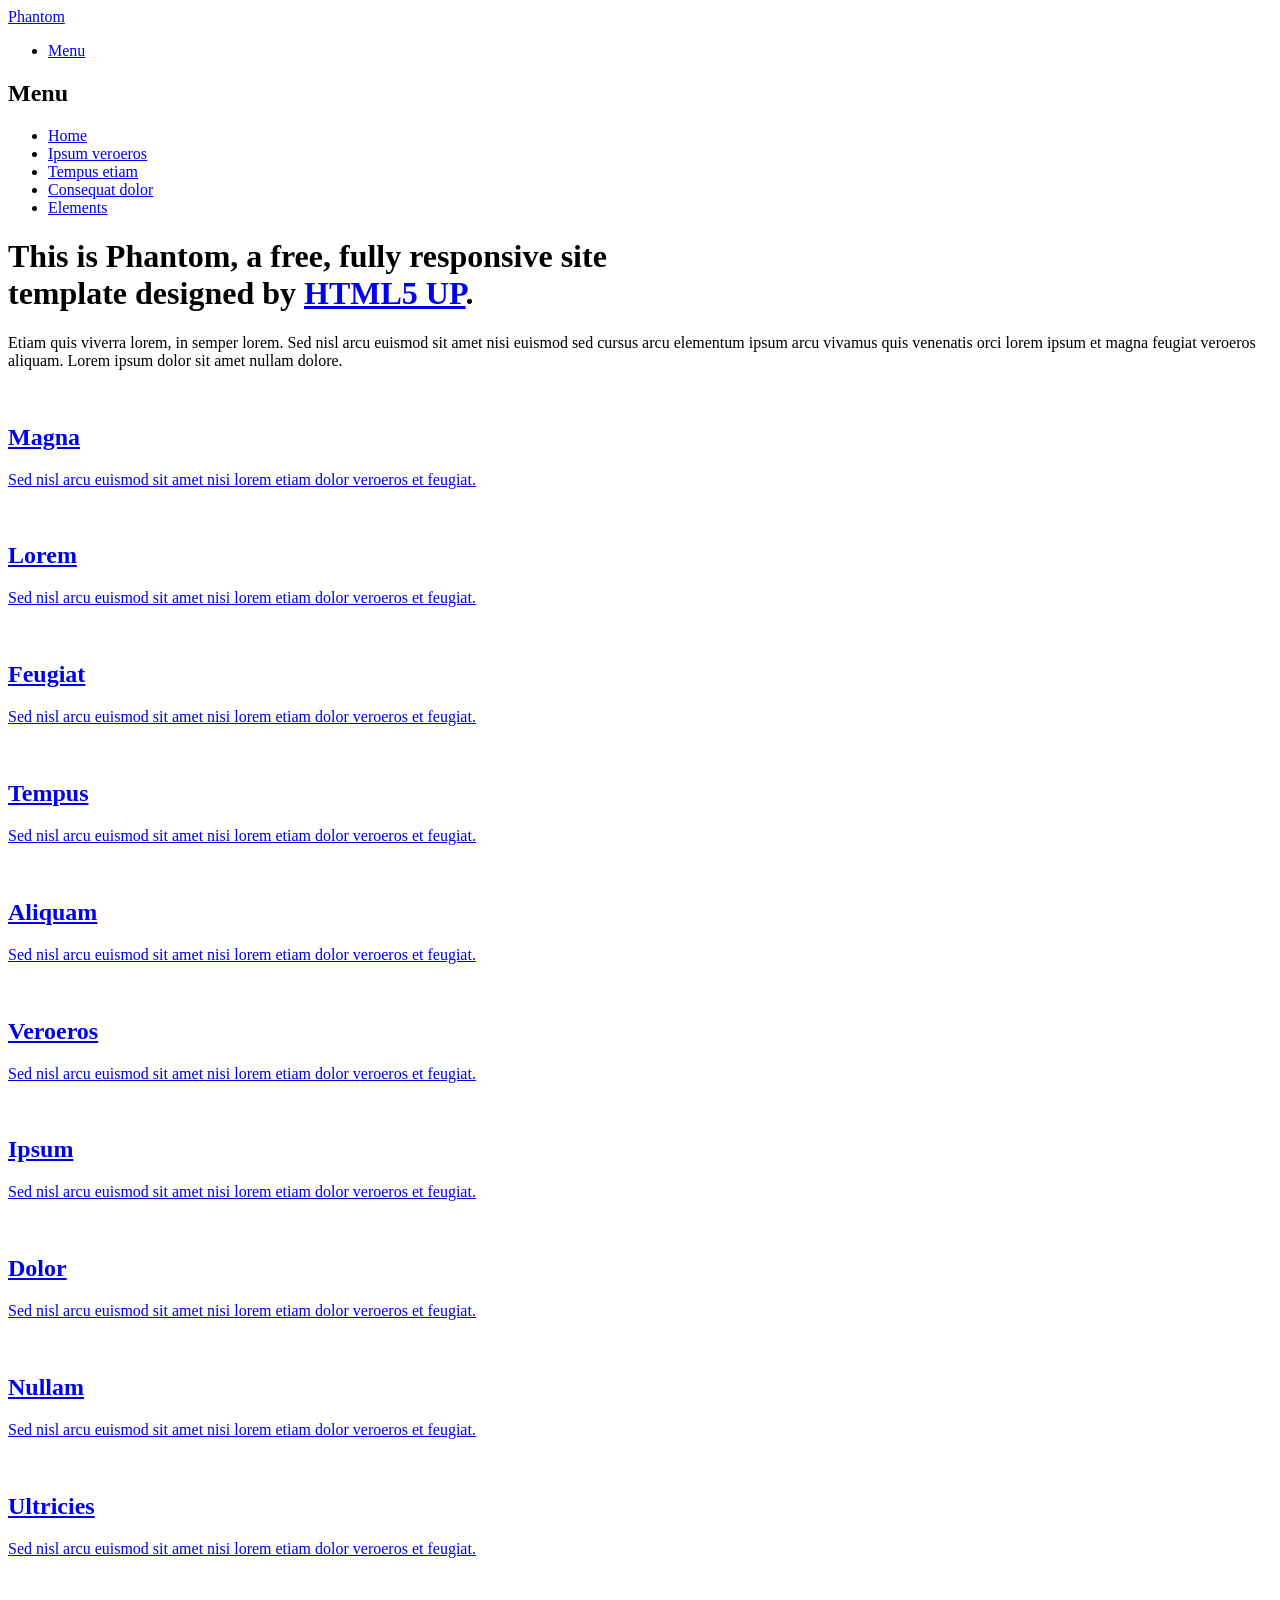
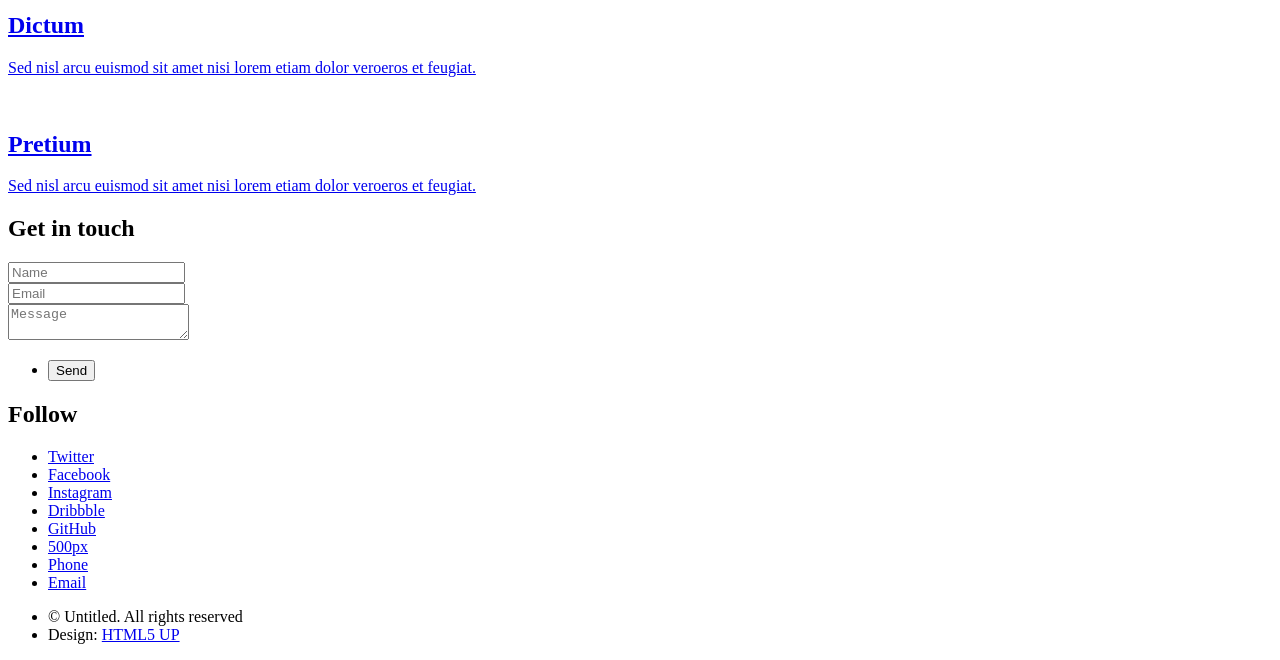
==== index.html @ 9c4937a3 "Add files via upload" ====
<!DOCTYPE HTML>
<!--
	Phantom by HTML5 UP
	html5up.net | @ajlkn
	Free for personal and commercial use under the CCA 3.0 license (html5up.net/license)
-->
<html>
	<head>
		<title>Phantom by HTML5 UP</title>
		<meta charset="utf-8" />
		<meta name="viewport" content="width=device-width, initial-scale=1, user-scalable=no" />
		<link rel="stylesheet" href="assets/css/main.css" />
		<noscript><link rel="stylesheet" href="assets/css/noscript.css" /></noscript>
	</head>
	<body class="is-preload">
		<!-- Wrapper -->
			<div id="wrapper">

				<!-- Header -->
					<header id="header">
						<div class="inner">

							<!-- Logo -->
								<a href="index.html" class="logo">
									<span class="symbol"><img src="images/logo.svg" alt="" /></span><span class="title">Phantom</span>
								</a>

							<!-- Nav -->
								<nav>
									<ul>
										<li><a href="#menu">Menu</a></li>
									</ul>
								</nav>

						</div>
					</header>

				<!-- Menu -->
					<nav id="menu">
						<h2>Menu</h2>
						<ul>
							<li><a href="index.html">Home</a></li>
							<li><a href="generic.html">Ipsum veroeros</a></li>
							<li><a href="generic.html">Tempus etiam</a></li>
							<li><a href="generic.html">Consequat dolor</a></li>
							<li><a href="elements.html">Elements</a></li>
						</ul>
					</nav>

				<!-- Main -->
					<div id="main">
						<div class="inner">
							<header>
								<h1>This is Phantom, a free, fully responsive site<br />
								template designed by <a href="http://html5up.net">HTML5 UP</a>.</h1>
								<p>Etiam quis viverra lorem, in semper lorem. Sed nisl arcu euismod sit amet nisi euismod sed cursus arcu elementum ipsum arcu vivamus quis venenatis orci lorem ipsum et magna feugiat veroeros aliquam. Lorem ipsum dolor sit amet nullam dolore.</p>
							</header>
							<section class="tiles">
								<article class="style1">
									<span class="image">
										<img src="images/pic01.jpg" alt="" />
									</span>
									<a href="generic.html">
										<h2>Magna</h2>
										<div class="content">
											<p>Sed nisl arcu euismod sit amet nisi lorem etiam dolor veroeros et feugiat.</p>
										</div>
									</a>
								</article>
								<article class="style2">
									<span class="image">
										<img src="images/pic02.jpg" alt="" />
									</span>
									<a href="generic.html">
										<h2>Lorem</h2>
										<div class="content">
											<p>Sed nisl arcu euismod sit amet nisi lorem etiam dolor veroeros et feugiat.</p>
										</div>
									</a>
								</article>
								<article class="style3">
									<span class="image">
										<img src="images/pic03.jpg" alt="" />
									</span>
									<a href="generic.html">
										<h2>Feugiat</h2>
										<div class="content">
											<p>Sed nisl arcu euismod sit amet nisi lorem etiam dolor veroeros et feugiat.</p>
										</div>
									</a>
								</article>
								<article class="style4">
									<span class="image">
										<img src="images/pic04.jpg" alt="" />
									</span>
									<a href="generic.html">
										<h2>Tempus</h2>
										<div class="content">
											<p>Sed nisl arcu euismod sit amet nisi lorem etiam dolor veroeros et feugiat.</p>
										</div>
									</a>
								</article>
								<article class="style5">
									<span class="image">
										<img src="images/pic05.jpg" alt="" />
									</span>
									<a href="generic.html">
										<h2>Aliquam</h2>
										<div class="content">
											<p>Sed nisl arcu euismod sit amet nisi lorem etiam dolor veroeros et feugiat.</p>
										</div>
									</a>
								</article>
								<article class="style6">
									<span class="image">
										<img src="images/pic06.jpg" alt="" />
									</span>
									<a href="generic.html">
										<h2>Veroeros</h2>
										<div class="content">
											<p>Sed nisl arcu euismod sit amet nisi lorem etiam dolor veroeros et feugiat.</p>
										</div>
									</a>
								</article>
								<article class="style2">
									<span class="image">
										<img src="images/pic07.jpg" alt="" />
									</span>
									<a href="generic.html">
										<h2>Ipsum</h2>
										<div class="content">
											<p>Sed nisl arcu euismod sit amet nisi lorem etiam dolor veroeros et feugiat.</p>
										</div>
									</a>
								</article>
								<article class="style3">
									<span class="image">
										<img src="images/pic08.jpg" alt="" />
									</span>
									<a href="generic.html">
										<h2>Dolor</h2>
										<div class="content">
											<p>Sed nisl arcu euismod sit amet nisi lorem etiam dolor veroeros et feugiat.</p>
										</div>
									</a>
								</article>
								<article class="style1">
									<span class="image">
										<img src="images/pic09.jpg" alt="" />
									</span>
									<a href="generic.html">
										<h2>Nullam</h2>
										<div class="content">
											<p>Sed nisl arcu euismod sit amet nisi lorem etiam dolor veroeros et feugiat.</p>
										</div>
									</a>
								</article>
								<article class="style5">
									<span class="image">
										<img src="images/pic10.jpg" alt="" />
									</span>
									<a href="generic.html">
										<h2>Ultricies</h2>
										<div class="content">
											<p>Sed nisl arcu euismod sit amet nisi lorem etiam dolor veroeros et feugiat.</p>
										</div>
									</a>
								</article>
								<article class="style6">
									<span class="image">
										<img src="images/pic11.jpg" alt="" />
									</span>
									<a href="generic.html">
										<h2>Dictum</h2>
										<div class="content">
											<p>Sed nisl arcu euismod sit amet nisi lorem etiam dolor veroeros et feugiat.</p>
										</div>
									</a>
								</article>
								<article class="style4">
									<span class="image">
										<img src="images/pic12.jpg" alt="" />
									</span>
									<a href="generic.html">
										<h2>Pretium</h2>
										<div class="content">
											<p>Sed nisl arcu euismod sit amet nisi lorem etiam dolor veroeros et feugiat.</p>
										</div>
									</a>
								</article>
							</section>
						</div>
					</div>

				<!-- Footer -->
					<footer id="footer">
						<div class="inner">
							<section>
								<h2>Get in touch</h2>
								<form method="post" action="#">
									<div class="fields">
										<div class="field half">
											<input type="text" name="name" id="name" placeholder="Name" />
										</div>
										<div class="field half">
											<input type="email" name="email" id="email" placeholder="Email" />
										</div>
										<div class="field">
											<textarea name="message" id="message" placeholder="Message"></textarea>
										</div>
									</div>
									<ul class="actions">
										<li><input type="submit" value="Send" class="primary" /></li>
									</ul>
								</form>
							</section>
							<section>
								<h2>Follow</h2>
								<ul class="icons">
									<li><a href="#" class="icon brands style2 fa-twitter"><span class="label">Twitter</span></a></li>
									<li><a href="#" class="icon brands style2 fa-facebook-f"><span class="label">Facebook</span></a></li>
									<li><a href="#" class="icon brands style2 fa-instagram"><span class="label">Instagram</span></a></li>
									<li><a href="#" class="icon brands style2 fa-dribbble"><span class="label">Dribbble</span></a></li>
									<li><a href="#" class="icon brands style2 fa-github"><span class="label">GitHub</span></a></li>
									<li><a href="#" class="icon brands style2 fa-500px"><span class="label">500px</span></a></li>
									<li><a href="#" class="icon solid style2 fa-phone"><span class="label">Phone</span></a></li>
									<li><a href="#" class="icon solid style2 fa-envelope"><span class="label">Email</span></a></li>
								</ul>
							</section>
							<ul class="copyright">
								<li>&copy; Untitled. All rights reserved</li><li>Design: <a href="http://html5up.net">HTML5 UP</a></li>
							</ul>
						</div>
					</footer>

			</div>

		<!-- Scripts -->
			<script src="assets/js/jquery.min.js"></script>
			<script src="assets/js/browser.min.js"></script>
			<script src="assets/js/breakpoints.min.js"></script>
			<script src="assets/js/util.js"></script>
			<script src="assets/js/main.js"></script>

	</body>
</html>
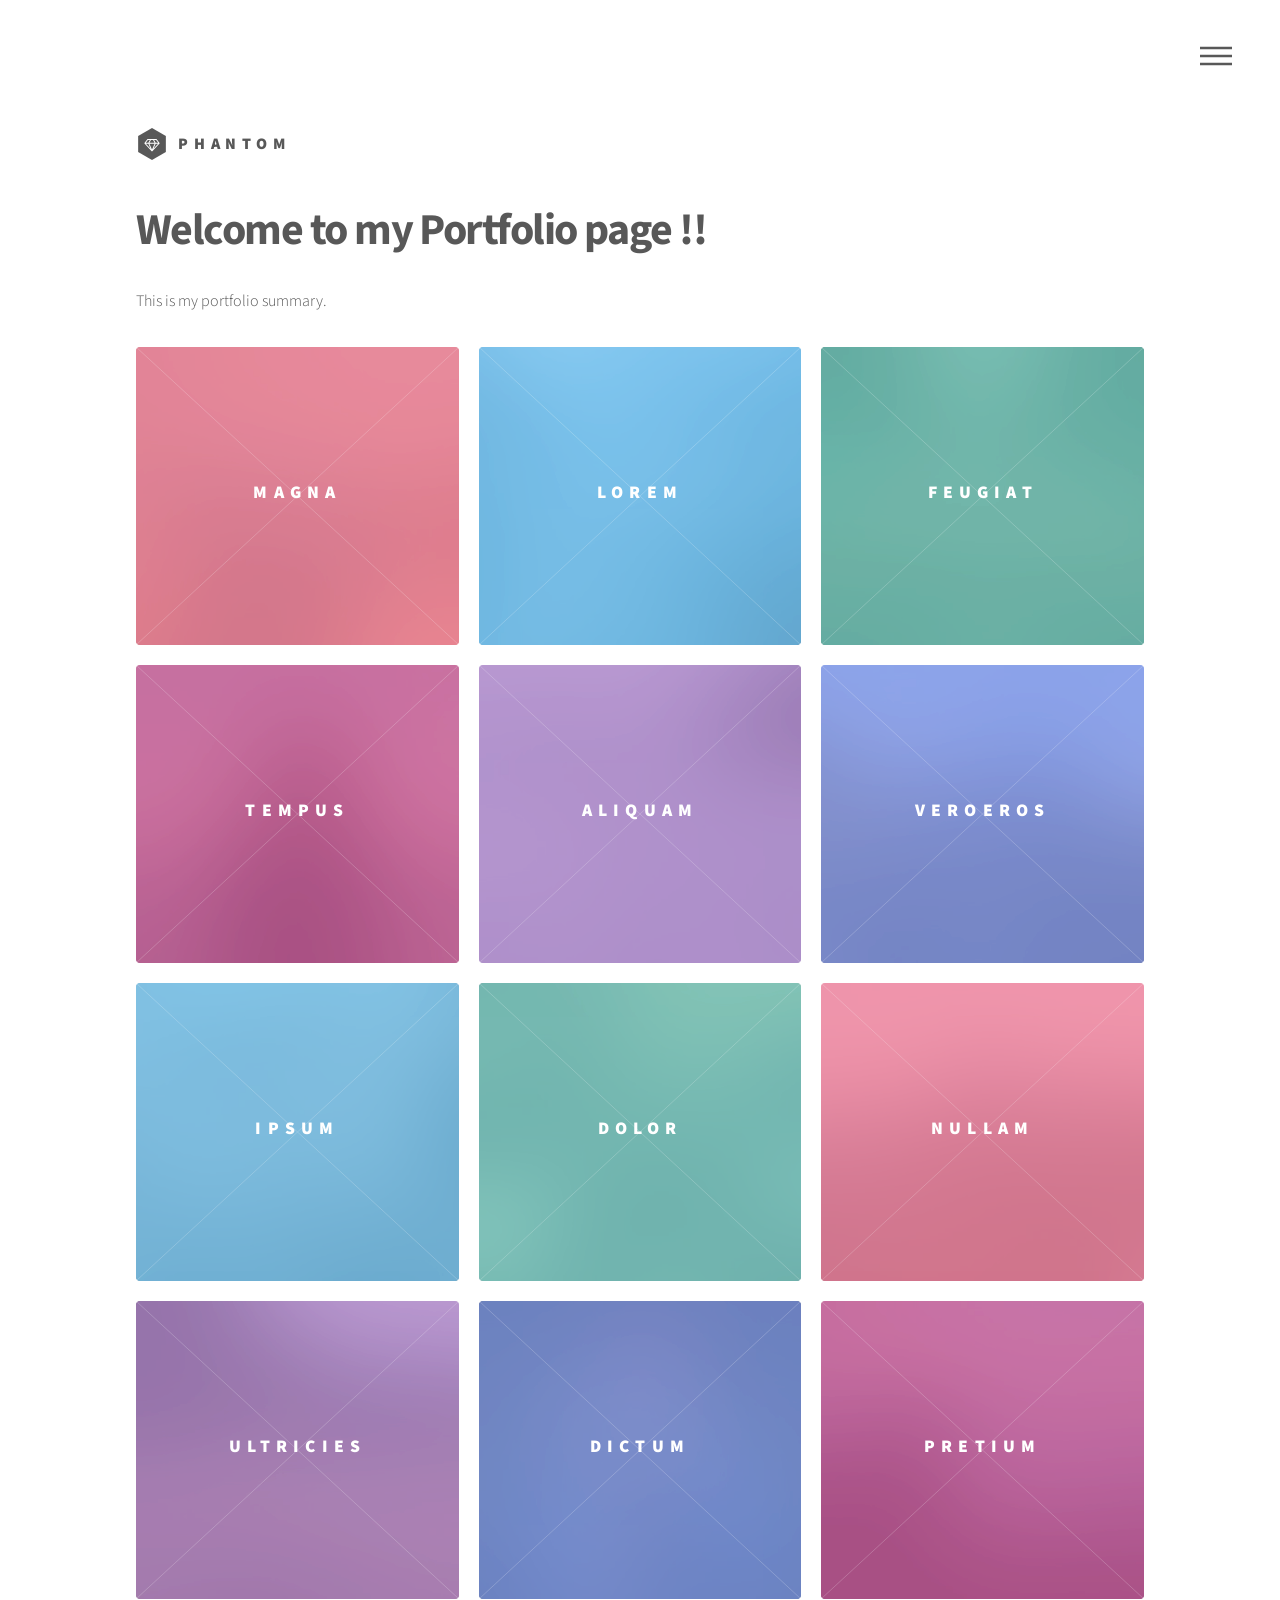
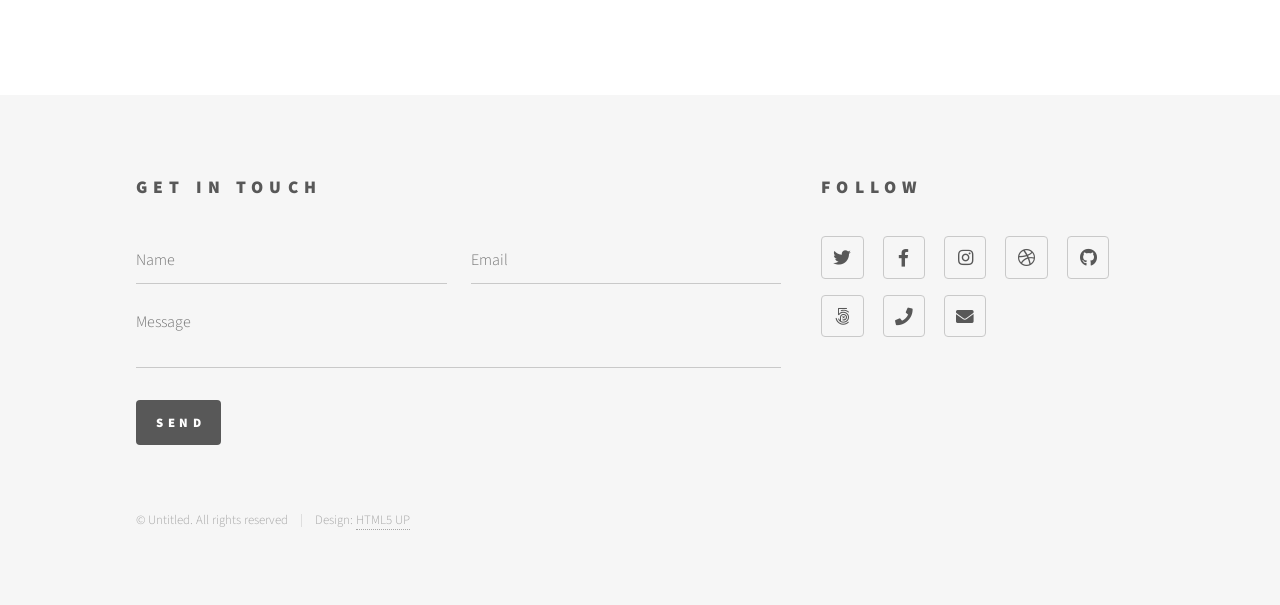
==== commit bb538321: "updated the title" ====
--- a/index.html
+++ b/index.html
@@ -51,9 +51,8 @@
 					<div id="main">
 						<div class="inner">
 							<header>
-								<h1>This is Phantom, a free, fully responsive site<br />
-								template designed by <a href="http://html5up.net">HTML5 UP</a>.</h1>
-								<p>Etiam quis viverra lorem, in semper lorem. Sed nisl arcu euismod sit amet nisi euismod sed cursus arcu elementum ipsum arcu vivamus quis venenatis orci lorem ipsum et magna feugiat veroeros aliquam. Lorem ipsum dolor sit amet nullam dolore.</p>
+								<h1>Welcome to my Portfolio page !! </h1>
+								<p>This is my portfolio summary. </p>
 							</header>
 							<section class="tiles">
 								<article class="style1">
--- a/assets/css/main.css
+++ b/assets/css/main.css
@@ -0,0 +1,3329 @@
+@import url(fontawesome-all.min.css);
+@import url("https://fonts.googleapis.com/css?family=Source+Sans+Pro:300,700,900");
+
+/*
+	Phantom by HTML5 UP
+	html5up.net | @ajlkn
+	Free for personal and commercial use under the CCA 3.0 license (html5up.net/license)
+*/
+
+html, body, div, span, applet, object,
+iframe, h1, h2, h3, h4, h5, h6, p, blockquote,
+pre, a, abbr, acronym, address, big, cite,
+code, del, dfn, em, img, ins, kbd, q, s, samp,
+small, strike, strong, sub, sup, tt, var, b,
+u, i, center, dl, dt, dd, ol, ul, li, fieldset,
+form, label, legend, table, caption, tbody,
+tfoot, thead, tr, th, td, article, aside,
+canvas, details, embed, figure, figcaption,
+footer, header, hgroup, menu, nav, output, ruby,
+section, summary, time, mark, audio, video {
+	margin: 0;
+	padding: 0;
+	border: 0;
+	font-size: 100%;
+	font: inherit;
+	vertical-align: baseline;}
+
+article, aside, details, figcaption, figure,
+footer, header, hgroup, menu, nav, section {
+	display: block;}
+
+body {
+	line-height: 1;
+}
+
+ol, ul {
+	list-style: none;
+}
+
+blockquote, q {
+	quotes: none;
+}
+
+	blockquote:before, blockquote:after, q:before, q:after {
+		content: '';
+		content: none;
+	}
+
+table {
+	border-collapse: collapse;
+	border-spacing: 0;
+}
+
+body {
+	-webkit-text-size-adjust: none;
+}
+
+mark {
+	background-color: transparent;
+	color: inherit;
+}
+
+input::-moz-focus-inner {
+	border: 0;
+	padding: 0;
+}
+
+input, select, textarea {
+	-moz-appearance: none;
+	-webkit-appearance: none;
+	-ms-appearance: none;
+	appearance: none;
+}
+
+/* Basic */
+
+	@-ms-viewport {
+		width: device-width;
+	}
+
+	body {
+		-ms-overflow-style: scrollbar;
+	}
+
+	@media screen and (max-width: 480px) {
+
+		html, body {
+			min-width: 320px;
+		}
+
+	}
+
+	html {
+		box-sizing: border-box;
+	}
+
+	*, *:before, *:after {
+		box-sizing: inherit;
+	}
+
+	body {
+		background: #ffffff;
+	}
+
+		body.is-preload *, body.is-preload *:before, body.is-preload *:after {
+			-moz-animation: none !important;
+			-webkit-animation: none !important;
+			-ms-animation: none !important;
+			animation: none !important;
+			-moz-transition: none !important;
+			-webkit-transition: none !important;
+			-ms-transition: none !important;
+			transition: none !important;
+		}
+
+/* Type */
+
+	body, input, select, textarea {
+		color: #585858;
+		font-family: "Source Sans Pro", Helvetica, sans-serif;
+		font-size: 16pt;
+		font-weight: 300;
+		line-height: 1.75;
+	}
+
+		@media screen and (max-width: 1680px) {
+
+			body, input, select, textarea {
+				font-size: 14pt;
+			}
+
+		}
+
+		@media screen and (max-width: 1280px) {
+
+			body, input, select, textarea {
+				font-size: 12pt;
+			}
+
+		}
+
+	a {
+		-moz-transition: border-bottom-color 0.2s ease, color 0.2s ease;
+		-webkit-transition: border-bottom-color 0.2s ease, color 0.2s ease;
+		-ms-transition: border-bottom-color 0.2s ease, color 0.2s ease;
+		transition: border-bottom-color 0.2s ease, color 0.2s ease;
+		text-decoration: none;
+		color: #585858;
+		border-bottom: dotted 1px rgba(88, 88, 88, 0.5);
+	}
+
+		a:hover {
+			border-bottom-color: transparent;
+			color: #f2849e !important;
+		}
+
+	strong, b {
+		font-weight: 900;
+	}
+
+	em, i {
+		font-style: italic;
+	}
+
+	p {
+		margin: 0 0 2em 0;
+	}
+
+	h1 {
+		font-size: 2.75em;
+		font-weight: 700;
+		line-height: 1.3;
+		margin: 0 0 1em 0;
+		letter-spacing: -0.035em;
+	}
+
+		h1 a {
+			color: inherit;
+		}
+
+		@media screen and (max-width: 736px) {
+
+			h1 {
+				font-size: 2em;
+				margin: 0 0 1em 0;
+			}
+
+		}
+
+		@media screen and (max-width: 360px) {
+
+			h1 {
+				font-size: 1.75em;
+			}
+
+		}
+
+	h2, h3, h4, h5, h6 {
+		font-weight: 900;
+		line-height: 1.5;
+		margin: 0 0 2em 0;
+		text-transform: uppercase;
+		letter-spacing: 0.35em;
+	}
+
+		h2 a, h3 a, h4 a, h5 a, h6 a {
+			color: inherit;
+		}
+
+	h2 {
+		font-size: 1.1em;
+	}
+
+	h3 {
+		font-size: 1em;
+	}
+
+	h4 {
+		font-size: 0.8em;
+	}
+
+	h5 {
+		font-size: 0.8em;
+	}
+
+	h6 {
+		font-size: 0.8em;
+	}
+
+	@media screen and (max-width: 980px) {
+
+		h1 br, h2 br, h3 br, h4 br, h5 br, h6 br {
+			display: none;
+		}
+
+	}
+
+	@media screen and (max-width: 736px) {
+
+		h2 {
+			font-size: 1em;
+		}
+
+		h3 {
+			font-size: 0.8em;
+		}
+
+	}
+
+	sub {
+		font-size: 0.8em;
+		position: relative;
+		top: 0.5em;
+	}
+
+	sup {
+		font-size: 0.8em;
+		position: relative;
+		top: -0.5em;
+	}
+
+	blockquote {
+		border-left: solid 4px #c9c9c9;
+		font-style: italic;
+		margin: 0 0 2em 0;
+		padding: 0.5em 0 0.5em 2em;
+	}
+
+	code {
+		background: rgba(144, 144, 144, 0.075);
+		border-radius: 4px;
+		border: solid 1px #c9c9c9;
+		font-family: "Courier New", monospace;
+		font-size: 0.9em;
+		margin: 0 0.25em;
+		padding: 0.25em 0.65em;
+	}
+
+	pre {
+		-webkit-overflow-scrolling: touch;
+		font-family: "Courier New", monospace;
+		font-size: 0.9em;
+		margin: 0 0 2em 0;
+	}
+
+		pre code {
+			display: block;
+			line-height: 1.75;
+			padding: 1em 1.5em;
+			overflow-x: auto;
+		}
+
+	hr {
+		border: 0;
+		border-bottom: solid 1px #c9c9c9;
+		margin: 2em 0;
+	}
+
+		hr.major {
+			margin: 3em 0;
+		}
+
+	.align-left {
+		text-align: left;
+	}
+
+	.align-center {
+		text-align: center;
+	}
+
+	.align-right {
+		text-align: right;
+	}
+
+/* Row */
+
+	.row {
+		display: flex;
+		flex-wrap: wrap;
+		box-sizing: border-box;
+		align-items: stretch;
+	}
+
+		.row > * {
+			box-sizing: border-box;
+		}
+
+		.row.gtr-uniform > * > :last-child {
+			margin-bottom: 0;
+		}
+
+		.row.aln-left {
+			justify-content: flex-start;
+		}
+
+		.row.aln-center {
+			justify-content: center;
+		}
+
+		.row.aln-right {
+			justify-content: flex-end;
+		}
+
+		.row.aln-top {
+			align-items: flex-start;
+		}
+
+		.row.aln-middle {
+			align-items: center;
+		}
+
+		.row.aln-bottom {
+			align-items: flex-end;
+		}
+
+		.row > .imp {
+			order: -1;
+		}
+
+		.row > .col-1 {
+			width: 8.33333%;
+		}
+
+		.row > .off-1 {
+			margin-left: 8.33333%;
+		}
+
+		.row > .col-2 {
+			width: 16.66667%;
+		}
+
+		.row > .off-2 {
+			margin-left: 16.66667%;
+		}
+
+		.row > .col-3 {
+			width: 25%;
+		}
+
+		.row > .off-3 {
+			margin-left: 25%;
+		}
+
+		.row > .col-4 {
+			width: 33.33333%;
+		}
+
+		.row > .off-4 {
+			margin-left: 33.33333%;
+		}
+
+		.row > .col-5 {
+			width: 41.66667%;
+		}
+
+		.row > .off-5 {
+			margin-left: 41.66667%;
+		}
+
+		.row > .col-6 {
+			width: 50%;
+		}
+
+		.row > .off-6 {
+			margin-left: 50%;
+		}
+
+		.row > .col-7 {
+			width: 58.33333%;
+		}
+
+		.row > .off-7 {
+			margin-left: 58.33333%;
+		}
+
+		.row > .col-8 {
+			width: 66.66667%;
+		}
+
+		.row > .off-8 {
+			margin-left: 66.66667%;
+		}
+
+		.row > .col-9 {
+			width: 75%;
+		}
+
+		.row > .off-9 {
+			margin-left: 75%;
+		}
+
+		.row > .col-10 {
+			width: 83.33333%;
+		}
+
+		.row > .off-10 {
+			margin-left: 83.33333%;
+		}
+
+		.row > .col-11 {
+			width: 91.66667%;
+		}
+
+		.row > .off-11 {
+			margin-left: 91.66667%;
+		}
+
+		.row > .col-12 {
+			width: 100%;
+		}
+
+		.row > .off-12 {
+			margin-left: 100%;
+		}
+
+		.row.gtr-0 {
+			margin-top: 0;
+			margin-left: 0em;
+		}
+
+			.row.gtr-0 > * {
+				padding: 0 0 0 0em;
+			}
+
+			.row.gtr-0.gtr-uniform {
+				margin-top: 0em;
+			}
+
+				.row.gtr-0.gtr-uniform > * {
+					padding-top: 0em;
+				}
+
+		.row.gtr-25 {
+			margin-top: 0;
+			margin-left: -0.5em;
+		}
+
+			.row.gtr-25 > * {
+				padding: 0 0 0 0.5em;
+			}
+
+			.row.gtr-25.gtr-uniform {
+				margin-top: -0.5em;
+			}
+
+				.row.gtr-25.gtr-uniform > * {
+					padding-top: 0.5em;
+				}
+
+		.row.gtr-50 {
+			margin-top: 0;
+			margin-left: -1em;
+		}
+
+			.row.gtr-50 > * {
+				padding: 0 0 0 1em;
+			}
+
+			.row.gtr-50.gtr-uniform {
+				margin-top: -1em;
+			}
+
+				.row.gtr-50.gtr-uniform > * {
+					padding-top: 1em;
+				}
+
+		.row {
+			margin-top: 0;
+			margin-left: -2em;
+		}
+
+			.row > * {
+				padding: 0 0 0 2em;
+			}
+
+			.row.gtr-uniform {
+				margin-top: -2em;
+			}
+
+				.row.gtr-uniform > * {
+					padding-top: 2em;
+				}
+
+		.row.gtr-150 {
+			margin-top: 0;
+			margin-left: -3em;
+		}
+
+			.row.gtr-150 > * {
+				padding: 0 0 0 3em;
+			}
+
+			.row.gtr-150.gtr-uniform {
+				margin-top: -3em;
+			}
+
+				.row.gtr-150.gtr-uniform > * {
+					padding-top: 3em;
+				}
+
+		.row.gtr-200 {
+			margin-top: 0;
+			margin-left: -4em;
+		}
+
+			.row.gtr-200 > * {
+				padding: 0 0 0 4em;
+			}
+
+			.row.gtr-200.gtr-uniform {
+				margin-top: -4em;
+			}
+
+				.row.gtr-200.gtr-uniform > * {
+					padding-top: 4em;
+				}
+
+		@media screen and (max-width: 1680px) {
+
+			.row {
+				display: flex;
+				flex-wrap: wrap;
+				box-sizing: border-box;
+				align-items: stretch;
+			}
+
+				.row > * {
+					box-sizing: border-box;
+				}
+
+				.row.gtr-uniform > * > :last-child {
+					margin-bottom: 0;
+				}
+
+				.row.aln-left {
+					justify-content: flex-start;
+				}
+
+				.row.aln-center {
+					justify-content: center;
+				}
+
+				.row.aln-right {
+					justify-content: flex-end;
+				}
+
+				.row.aln-top {
+					align-items: flex-start;
+				}
+
+				.row.aln-middle {
+					align-items: center;
+				}
+
+				.row.aln-bottom {
+					align-items: flex-end;
+				}
+
+				.row > .imp-xlarge {
+					order: -1;
+				}
+
+				.row > .col-1-xlarge {
+					width: 8.33333%;
+				}
+
+				.row > .off-1-xlarge {
+					margin-left: 8.33333%;
+				}
+
+				.row > .col-2-xlarge {
+					width: 16.66667%;
+				}
+
+				.row > .off-2-xlarge {
+					margin-left: 16.66667%;
+				}
+
+				.row > .col-3-xlarge {
+					width: 25%;
+				}
+
+				.row > .off-3-xlarge {
+					margin-left: 25%;
+				}
+
+				.row > .col-4-xlarge {
+					width: 33.33333%;
+				}
+
+				.row > .off-4-xlarge {
+					margin-left: 33.33333%;
+				}
+
+				.row > .col-5-xlarge {
+					width: 41.66667%;
+				}
+
+				.row > .off-5-xlarge {
+					margin-left: 41.66667%;
+				}
+
+				.row > .col-6-xlarge {
+					width: 50%;
+				}
+
+				.row > .off-6-xlarge {
+					margin-left: 50%;
+				}
+
+				.row > .col-7-xlarge {
+					width: 58.33333%;
+				}
+
+				.row > .off-7-xlarge {
+					margin-left: 58.33333%;
+				}
+
+				.row > .col-8-xlarge {
+					width: 66.66667%;
+				}
+
+				.row > .off-8-xlarge {
+					margin-left: 66.66667%;
+				}
+
+				.row > .col-9-xlarge {
+					width: 75%;
+				}
+
+				.row > .off-9-xlarge {
+					margin-left: 75%;
+				}
+
+				.row > .col-10-xlarge {
+					width: 83.33333%;
+				}
+
+				.row > .off-10-xlarge {
+					margin-left: 83.33333%;
+				}
+
+				.row > .col-11-xlarge {
+					width: 91.66667%;
+				}
+
+				.row > .off-11-xlarge {
+					margin-left: 91.66667%;
+				}
+
+				.row > .col-12-xlarge {
+					width: 100%;
+				}
+
+				.row > .off-12-xlarge {
+					margin-left: 100%;
+				}
+
+				.row.gtr-0 {
+					margin-top: 0;
+					margin-left: 0em;
+				}
+
+					.row.gtr-0 > * {
+						padding: 0 0 0 0em;
+					}
+
+					.row.gtr-0.gtr-uniform {
+						margin-top: 0em;
+					}
+
+						.row.gtr-0.gtr-uniform > * {
+							padding-top: 0em;
+						}
+
+				.row.gtr-25 {
+					margin-top: 0;
+					margin-left: -0.5em;
+				}
+
+					.row.gtr-25 > * {
+						padding: 0 0 0 0.5em;
+					}
+
+					.row.gtr-25.gtr-uniform {
+						margin-top: -0.5em;
+					}
+
+						.row.gtr-25.gtr-uniform > * {
+							padding-top: 0.5em;
+						}
+
+				.row.gtr-50 {
+					margin-top: 0;
+					margin-left: -1em;
+				}
+
+					.row.gtr-50 > * {
+						padding: 0 0 0 1em;
+					}
+
+					.row.gtr-50.gtr-uniform {
+						margin-top: -1em;
+					}
+
+						.row.gtr-50.gtr-uniform > * {
+							padding-top: 1em;
+						}
+
+				.row {
+					margin-top: 0;
+					margin-left: -2em;
+				}
+
+					.row > * {
+						padding: 0 0 0 2em;
+					}
+
+					.row.gtr-uniform {
+						margin-top: -2em;
+					}
+
+						.row.gtr-uniform > * {
+							padding-top: 2em;
+						}
+
+				.row.gtr-150 {
+					margin-top: 0;
+					margin-left: -3em;
+				}
+
+					.row.gtr-150 > * {
+						padding: 0 0 0 3em;
+					}
+
+					.row.gtr-150.gtr-uniform {
+						margin-top: -3em;
+					}
+
+						.row.gtr-150.gtr-uniform > * {
+							padding-top: 3em;
+						}
+
+				.row.gtr-200 {
+					margin-top: 0;
+					margin-left: -4em;
+				}
+
+					.row.gtr-200 > * {
+						padding: 0 0 0 4em;
+					}
+
+					.row.gtr-200.gtr-uniform {
+						margin-top: -4em;
+					}
+
+						.row.gtr-200.gtr-uniform > * {
+							padding-top: 4em;
+						}
+
+		}
+
+		@media screen and (max-width: 1280px) {
+
+			.row {
+				display: flex;
+				flex-wrap: wrap;
+				box-sizing: border-box;
+				align-items: stretch;
+			}
+
+				.row > * {
+					box-sizing: border-box;
+				}
+
+				.row.gtr-uniform > * > :last-child {
+					margin-bottom: 0;
+				}
+
+				.row.aln-left {
+					justify-content: flex-start;
+				}
+
+				.row.aln-center {
+					justify-content: center;
+				}
+
+				.row.aln-right {
+					justify-content: flex-end;
+				}
+
+				.row.aln-top {
+					align-items: flex-start;
+				}
+
+				.row.aln-middle {
+					align-items: center;
+				}
+
+				.row.aln-bottom {
+					align-items: flex-end;
+				}
+
+				.row > .imp-large {
+					order: -1;
+				}
+
+				.row > .col-1-large {
+					width: 8.33333%;
+				}
+
+				.row > .off-1-large {
+					margin-left: 8.33333%;
+				}
+
+				.row > .col-2-large {
+					width: 16.66667%;
+				}
+
+				.row > .off-2-large {
+					margin-left: 16.66667%;
+				}
+
+				.row > .col-3-large {
+					width: 25%;
+				}
+
+				.row > .off-3-large {
+					margin-left: 25%;
+				}
+
+				.row > .col-4-large {
+					width: 33.33333%;
+				}
+
+				.row > .off-4-large {
+					margin-left: 33.33333%;
+				}
+
+				.row > .col-5-large {
+					width: 41.66667%;
+				}
+
+				.row > .off-5-large {
+					margin-left: 41.66667%;
+				}
+
+				.row > .col-6-large {
+					width: 50%;
+				}
+
+				.row > .off-6-large {
+					margin-left: 50%;
+				}
+
+				.row > .col-7-large {
+					width: 58.33333%;
+				}
+
+				.row > .off-7-large {
+					margin-left: 58.33333%;
+				}
+
+				.row > .col-8-large {
+					width: 66.66667%;
+				}
+
+				.row > .off-8-large {
+					margin-left: 66.66667%;
+				}
+
+				.row > .col-9-large {
+					width: 75%;
+				}
+
+				.row > .off-9-large {
+					margin-left: 75%;
+				}
+
+				.row > .col-10-large {
+					width: 83.33333%;
+				}
+
+				.row > .off-10-large {
+					margin-left: 83.33333%;
+				}
+
+				.row > .col-11-large {
+					width: 91.66667%;
+				}
+
+				.row > .off-11-large {
+					margin-left: 91.66667%;
+				}
+
+				.row > .col-12-large {
+					width: 100%;
+				}
+
+				.row > .off-12-large {
+					margin-left: 100%;
+				}
+
+				.row.gtr-0 {
+					margin-top: 0;
+					margin-left: 0em;
+				}
+
+					.row.gtr-0 > * {
+						padding: 0 0 0 0em;
+					}
+
+					.row.gtr-0.gtr-uniform {
+						margin-top: 0em;
+					}
+
+						.row.gtr-0.gtr-uniform > * {
+							padding-top: 0em;
+						}
+
+				.row.gtr-25 {
+					margin-top: 0;
+					margin-left: -0.5em;
+				}
+
+					.row.gtr-25 > * {
+						padding: 0 0 0 0.5em;
+					}
+
+					.row.gtr-25.gtr-uniform {
+						margin-top: -0.5em;
+					}
+
+						.row.gtr-25.gtr-uniform > * {
+							padding-top: 0.5em;
+						}
+
+				.row.gtr-50 {
+					margin-top: 0;
+					margin-left: -1em;
+				}
+
+					.row.gtr-50 > * {
+						padding: 0 0 0 1em;
+					}
+
+					.row.gtr-50.gtr-uniform {
+						margin-top: -1em;
+					}
+
+						.row.gtr-50.gtr-uniform > * {
+							padding-top: 1em;
+						}
+
+				.row {
+					margin-top: 0;
+					margin-left: -2em;
+				}
+
+					.row > * {
+						padding: 0 0 0 2em;
+					}
+
+					.row.gtr-uniform {
+						margin-top: -2em;
+					}
+
+						.row.gtr-uniform > * {
+							padding-top: 2em;
+						}
+
+				.row.gtr-150 {
+					margin-top: 0;
+					margin-left: -3em;
+				}
+
+					.row.gtr-150 > * {
+						padding: 0 0 0 3em;
+					}
+
+					.row.gtr-150.gtr-uniform {
+						margin-top: -3em;
+					}
+
+						.row.gtr-150.gtr-uniform > * {
+							padding-top: 3em;
+						}
+
+				.row.gtr-200 {
+					margin-top: 0;
+					margin-left: -4em;
+				}
+
+					.row.gtr-200 > * {
+						padding: 0 0 0 4em;
+					}
+
+					.row.gtr-200.gtr-uniform {
+						margin-top: -4em;
+					}
+
+						.row.gtr-200.gtr-uniform > * {
+							padding-top: 4em;
+						}
+
+		}
+
+		@media screen and (max-width: 980px) {
+
+			.row {
+				display: flex;
+				flex-wrap: wrap;
+				box-sizing: border-box;
+				align-items: stretch;
+			}
+
+				.row > * {
+					box-sizing: border-box;
+				}
+
+				.row.gtr-uniform > * > :last-child {
+					margin-bottom: 0;
+				}
+
+				.row.aln-left {
+					justify-content: flex-start;
+				}
+
+				.row.aln-center {
+					justify-content: center;
+				}
+
+				.row.aln-right {
+					justify-content: flex-end;
+				}
+
+				.row.aln-top {
+					align-items: flex-start;
+				}
+
+				.row.aln-middle {
+					align-items: center;
+				}
+
+				.row.aln-bottom {
+					align-items: flex-end;
+				}
+
+				.row > .imp-medium {
+					order: -1;
+				}
+
+				.row > .col-1-medium {
+					width: 8.33333%;
+				}
+
+				.row > .off-1-medium {
+					margin-left: 8.33333%;
+				}
+
+				.row > .col-2-medium {
+					width: 16.66667%;
+				}
+
+				.row > .off-2-medium {
+					margin-left: 16.66667%;
+				}
+
+				.row > .col-3-medium {
+					width: 25%;
+				}
+
+				.row > .off-3-medium {
+					margin-left: 25%;
+				}
+
+				.row > .col-4-medium {
+					width: 33.33333%;
+				}
+
+				.row > .off-4-medium {
+					margin-left: 33.33333%;
+				}
+
+				.row > .col-5-medium {
+					width: 41.66667%;
+				}
+
+				.row > .off-5-medium {
+					margin-left: 41.66667%;
+				}
+
+				.row > .col-6-medium {
+					width: 50%;
+				}
+
+				.row > .off-6-medium {
+					margin-left: 50%;
+				}
+
+				.row > .col-7-medium {
+					width: 58.33333%;
+				}
+
+				.row > .off-7-medium {
+					margin-left: 58.33333%;
+				}
+
+				.row > .col-8-medium {
+					width: 66.66667%;
+				}
+
+				.row > .off-8-medium {
+					margin-left: 66.66667%;
+				}
+
+				.row > .col-9-medium {
+					width: 75%;
+				}
+
+				.row > .off-9-medium {
+					margin-left: 75%;
+				}
+
+				.row > .col-10-medium {
+					width: 83.33333%;
+				}
+
+				.row > .off-10-medium {
+					margin-left: 83.33333%;
+				}
+
+				.row > .col-11-medium {
+					width: 91.66667%;
+				}
+
+				.row > .off-11-medium {
+					margin-left: 91.66667%;
+				}
+
+				.row > .col-12-medium {
+					width: 100%;
+				}
+
+				.row > .off-12-medium {
+					margin-left: 100%;
+				}
+
+				.row.gtr-0 {
+					margin-top: 0;
+					margin-left: 0em;
+				}
+
+					.row.gtr-0 > * {
+						padding: 0 0 0 0em;
+					}
+
+					.row.gtr-0.gtr-uniform {
+						margin-top: 0em;
+					}
+
+						.row.gtr-0.gtr-uniform > * {
+							padding-top: 0em;
+						}
+
+				.row.gtr-25 {
+					margin-top: 0;
+					margin-left: -0.375em;
+				}
+
+					.row.gtr-25 > * {
+						padding: 0 0 0 0.375em;
+					}
+
+					.row.gtr-25.gtr-uniform {
+						margin-top: -0.375em;
+					}
+
+						.row.gtr-25.gtr-uniform > * {
+							padding-top: 0.375em;
+						}
+
+				.row.gtr-50 {
+					margin-top: 0;
+					margin-left: -0.75em;
+				}
+
+					.row.gtr-50 > * {
+						padding: 0 0 0 0.75em;
+					}
+
+					.row.gtr-50.gtr-uniform {
+						margin-top: -0.75em;
+					}
+
+						.row.gtr-50.gtr-uniform > * {
+							padding-top: 0.75em;
+						}
+
+				.row {
+					margin-top: 0;
+					margin-left: -1.5em;
+				}
+
+					.row > * {
+						padding: 0 0 0 1.5em;
+					}
+
+					.row.gtr-uniform {
+						margin-top: -1.5em;
+					}
+
+						.row.gtr-uniform > * {
+							padding-top: 1.5em;
+						}
+
+				.row.gtr-150 {
+					margin-top: 0;
+					margin-left: -2.25em;
+				}
+
+					.row.gtr-150 > * {
+						padding: 0 0 0 2.25em;
+					}
+
+					.row.gtr-150.gtr-uniform {
+						margin-top: -2.25em;
+					}
+
+						.row.gtr-150.gtr-uniform > * {
+							padding-top: 2.25em;
+						}
+
+				.row.gtr-200 {
+					margin-top: 0;
+					margin-left: -3em;
+				}
+
+					.row.gtr-200 > * {
+						padding: 0 0 0 3em;
+					}
+
+					.row.gtr-200.gtr-uniform {
+						margin-top: -3em;
+					}
+
+						.row.gtr-200.gtr-uniform > * {
+							padding-top: 3em;
+						}
+
+		}
+
+		@media screen and (max-width: 736px) {
+
+			.row {
+				display: flex;
+				flex-wrap: wrap;
+				box-sizing: border-box;
+				align-items: stretch;
+			}
+
+				.row > * {
+					box-sizing: border-box;
+				}
+
+				.row.gtr-uniform > * > :last-child {
+					margin-bottom: 0;
+				}
+
+				.row.aln-left {
+					justify-content: flex-start;
+				}
+
+				.row.aln-center {
+					justify-content: center;
+				}
+
+				.row.aln-right {
+					justify-content: flex-end;
+				}
+
+				.row.aln-top {
+					align-items: flex-start;
+				}
+
+				.row.aln-middle {
+					align-items: center;
+				}
+
+				.row.aln-bottom {
+					align-items: flex-end;
+				}
+
+				.row > .imp-small {
+					order: -1;
+				}
+
+				.row > .col-1-small {
+					width: 8.33333%;
+				}
+
+				.row > .off-1-small {
+					margin-left: 8.33333%;
+				}
+
+				.row > .col-2-small {
+					width: 16.66667%;
+				}
+
+				.row > .off-2-small {
+					margin-left: 16.66667%;
+				}
+
+				.row > .col-3-small {
+					width: 25%;
+				}
+
+				.row > .off-3-small {
+					margin-left: 25%;
+				}
+
+				.row > .col-4-small {
+					width: 33.33333%;
+				}
+
+				.row > .off-4-small {
+					margin-left: 33.33333%;
+				}
+
+				.row > .col-5-small {
+					width: 41.66667%;
+				}
+
+				.row > .off-5-small {
+					margin-left: 41.66667%;
+				}
+
+				.row > .col-6-small {
+					width: 50%;
+				}
+
+				.row > .off-6-small {
+					margin-left: 50%;
+				}
+
+				.row > .col-7-small {
+					width: 58.33333%;
+				}
+
+				.row > .off-7-small {
+					margin-left: 58.33333%;
+				}
+
+				.row > .col-8-small {
+					width: 66.66667%;
+				}
+
+				.row > .off-8-small {
+					margin-left: 66.66667%;
+				}
+
+				.row > .col-9-small {
+					width: 75%;
+				}
+
+				.row > .off-9-small {
+					margin-left: 75%;
+				}
+
+				.row > .col-10-small {
+					width: 83.33333%;
+				}
+
+				.row > .off-10-small {
+					margin-left: 83.33333%;
+				}
+
+				.row > .col-11-small {
+					width: 91.66667%;
+				}
+
+				.row > .off-11-small {
+					margin-left: 91.66667%;
+				}
+
+				.row > .col-12-small {
+					width: 100%;
+				}
+
+				.row > .off-12-small {
+					margin-left: 100%;
+				}
+
+				.row.gtr-0 {
+					margin-top: 0;
+					margin-left: 0em;
+				}
+
+					.row.gtr-0 > * {
+						padding: 0 0 0 0em;
+					}
+
+					.row.gtr-0.gtr-uniform {
+						margin-top: 0em;
+					}
+
+						.row.gtr-0.gtr-uniform > * {
+							padding-top: 0em;
+						}
+
+				.row.gtr-25 {
+					margin-top: 0;
+					margin-left: -0.25em;
+				}
+
+					.row.gtr-25 > * {
+						padding: 0 0 0 0.25em;
+					}
+
+					.row.gtr-25.gtr-uniform {
+						margin-top: -0.25em;
+					}
+
+						.row.gtr-25.gtr-uniform > * {
+							padding-top: 0.25em;
+						}
+
+				.row.gtr-50 {
+					margin-top: 0;
+					margin-left: -0.5em;
+				}
+
+					.row.gtr-50 > * {
+						padding: 0 0 0 0.5em;
+					}
+
+					.row.gtr-50.gtr-uniform {
+						margin-top: -0.5em;
+					}
+
+						.row.gtr-50.gtr-uniform > * {
+							padding-top: 0.5em;
+						}
+
+				.row {
+					margin-top: 0;
+					margin-left: -1em;
+				}
+
+					.row > * {
+						padding: 0 0 0 1em;
+					}
+
+					.row.gtr-uniform {
+						margin-top: -1em;
+					}
+
+						.row.gtr-uniform > * {
+							padding-top: 1em;
+						}
+
+				.row.gtr-150 {
+					margin-top: 0;
+					margin-left: -1.5em;
+				}
+
+					.row.gtr-150 > * {
+						padding: 0 0 0 1.5em;
+					}
+
+					.row.gtr-150.gtr-uniform {
+						margin-top: -1.5em;
+					}
+
+						.row.gtr-150.gtr-uniform > * {
+							padding-top: 1.5em;
+						}
+
+				.row.gtr-200 {
+					margin-top: 0;
+					margin-left: -2em;
+				}
+
+					.row.gtr-200 > * {
+						padding: 0 0 0 2em;
+					}
+
+					.row.gtr-200.gtr-uniform {
+						margin-top: -2em;
+					}
+
+						.row.gtr-200.gtr-uniform > * {
+							padding-top: 2em;
+						}
+
+		}
+
+		@media screen and (max-width: 480px) {
+
+			.row {
+				display: flex;
+				flex-wrap: wrap;
+				box-sizing: border-box;
+				align-items: stretch;
+			}
+
+				.row > * {
+					box-sizing: border-box;
+				}
+
+				.row.gtr-uniform > * > :last-child {
+					margin-bottom: 0;
+				}
+
+				.row.aln-left {
+					justify-content: flex-start;
+				}
+
+				.row.aln-center {
+					justify-content: center;
+				}
+
+				.row.aln-right {
+					justify-content: flex-end;
+				}
+
+				.row.aln-top {
+					align-items: flex-start;
+				}
+
+				.row.aln-middle {
+					align-items: center;
+				}
+
+				.row.aln-bottom {
+					align-items: flex-end;
+				}
+
+				.row > .imp-xsmall {
+					order: -1;
+				}
+
+				.row > .col-1-xsmall {
+					width: 8.33333%;
+				}
+
+				.row > .off-1-xsmall {
+					margin-left: 8.33333%;
+				}
+
+				.row > .col-2-xsmall {
+					width: 16.66667%;
+				}
+
+				.row > .off-2-xsmall {
+					margin-left: 16.66667%;
+				}
+
+				.row > .col-3-xsmall {
+					width: 25%;
+				}
+
+				.row > .off-3-xsmall {
+					margin-left: 25%;
+				}
+
+				.row > .col-4-xsmall {
+					width: 33.33333%;
+				}
+
+				.row > .off-4-xsmall {
+					margin-left: 33.33333%;
+				}
+
+				.row > .col-5-xsmall {
+					width: 41.66667%;
+				}
+
+				.row > .off-5-xsmall {
+					margin-left: 41.66667%;
+				}
+
+				.row > .col-6-xsmall {
+					width: 50%;
+				}
+
+				.row > .off-6-xsmall {
+					margin-left: 50%;
+				}
+
+				.row > .col-7-xsmall {
+					width: 58.33333%;
+				}
+
+				.row > .off-7-xsmall {
+					margin-left: 58.33333%;
+				}
+
+				.row > .col-8-xsmall {
+					width: 66.66667%;
+				}
+
+				.row > .off-8-xsmall {
+					margin-left: 66.66667%;
+				}
+
+				.row > .col-9-xsmall {
+					width: 75%;
+				}
+
+				.row > .off-9-xsmall {
+					margin-left: 75%;
+				}
+
+				.row > .col-10-xsmall {
+					width: 83.33333%;
+				}
+
+				.row > .off-10-xsmall {
+					margin-left: 83.33333%;
+				}
+
+				.row > .col-11-xsmall {
+					width: 91.66667%;
+				}
+
+				.row > .off-11-xsmall {
+					margin-left: 91.66667%;
+				}
+
+				.row > .col-12-xsmall {
+					width: 100%;
+				}
+
+				.row > .off-12-xsmall {
+					margin-left: 100%;
+				}
+
+				.row.gtr-0 {
+					margin-top: 0;
+					margin-left: 0em;
+				}
+
+					.row.gtr-0 > * {
+						padding: 0 0 0 0em;
+					}
+
+					.row.gtr-0.gtr-uniform {
+						margin-top: 0em;
+					}
+
+						.row.gtr-0.gtr-uniform > * {
+							padding-top: 0em;
+						}
+
+				.row.gtr-25 {
+					margin-top: 0;
+					margin-left: -0.25em;
+				}
+
+					.row.gtr-25 > * {
+						padding: 0 0 0 0.25em;
+					}
+
+					.row.gtr-25.gtr-uniform {
+						margin-top: -0.25em;
+					}
+
+						.row.gtr-25.gtr-uniform > * {
+							padding-top: 0.25em;
+						}
+
+				.row.gtr-50 {
+					margin-top: 0;
+					margin-left: -0.5em;
+				}
+
+					.row.gtr-50 > * {
+						padding: 0 0 0 0.5em;
+					}
+
+					.row.gtr-50.gtr-uniform {
+						margin-top: -0.5em;
+					}
+
+						.row.gtr-50.gtr-uniform > * {
+							padding-top: 0.5em;
+						}
+
+				.row {
+					margin-top: 0;
+					margin-left: -1em;
+				}
+
+					.row > * {
+						padding: 0 0 0 1em;
+					}
+
+					.row.gtr-uniform {
+						margin-top: -1em;
+					}
+
+						.row.gtr-uniform > * {
+							padding-top: 1em;
+						}
+
+				.row.gtr-150 {
+					margin-top: 0;
+					margin-left: -1.5em;
+				}
+
+					.row.gtr-150 > * {
+						padding: 0 0 0 1.5em;
+					}
+
+					.row.gtr-150.gtr-uniform {
+						margin-top: -1.5em;
+					}
+
+						.row.gtr-150.gtr-uniform > * {
+							padding-top: 1.5em;
+						}
+
+				.row.gtr-200 {
+					margin-top: 0;
+					margin-left: -2em;
+				}
+
+					.row.gtr-200 > * {
+						padding: 0 0 0 2em;
+					}
+
+					.row.gtr-200.gtr-uniform {
+						margin-top: -2em;
+					}
+
+						.row.gtr-200.gtr-uniform > * {
+							padding-top: 2em;
+						}
+
+		}
+
+/* Section/Article */
+
+	section.special, article.special {
+		text-align: center;
+	}
+
+	header p {
+		margin-top: -1em;
+	}
+
+	@media screen and (max-width: 736px) {
+
+		header p {
+			margin-top: 0;
+		}
+
+	}
+
+/* Icon */
+
+	.icon {
+		text-decoration: none;
+		border-bottom: none;
+		position: relative;
+	}
+
+		.icon:before {
+			-moz-osx-font-smoothing: grayscale;
+			-webkit-font-smoothing: antialiased;
+			display: inline-block;
+			font-style: normal;
+			font-variant: normal;
+			text-rendering: auto;
+			line-height: 1;
+			text-transform: none !important;
+			font-family: 'Font Awesome 5 Free';
+			font-weight: 400;
+		}
+
+		.icon > .label {
+			display: none;
+		}
+
+		.icon:before {
+			line-height: inherit;
+		}
+
+		.icon.solid:before {
+			font-weight: 900;
+		}
+
+		.icon.brands:before {
+			font-family: 'Font Awesome 5 Brands';
+		}
+
+		.icon.style2 {
+			-moz-transition: background-color 0.2s ease-in-out, color 0.2s ease-in-out, border-color 0.2s ease-in-out;
+			-webkit-transition: background-color 0.2s ease-in-out, color 0.2s ease-in-out, border-color 0.2s ease-in-out;
+			-ms-transition: background-color 0.2s ease-in-out, color 0.2s ease-in-out, border-color 0.2s ease-in-out;
+			transition: background-color 0.2s ease-in-out, color 0.2s ease-in-out, border-color 0.2s ease-in-out;
+			background-color: transparent;
+			border: solid 1px #c9c9c9;
+			border-radius: 4px;
+			width: 2.65em;
+			height: 2.65em;
+			display: inline-block;
+			text-align: center;
+			line-height: 2.65em;
+			color: inherit;
+		}
+
+			.icon.style2:before {
+				font-size: 1.1em;
+			}
+
+			.icon.style2:hover {
+				color: #f2849e;
+				border-color: #f2849e;
+			}
+
+			.icon.style2:active {
+				background-color: rgba(242, 132, 158, 0.1);
+			}
+
+/* List */
+
+	ol {
+		list-style: decimal;
+		margin: 0 0 2em 0;
+		padding-left: 1.25em;
+	}
+
+		ol li {
+			padding-left: 0.25em;
+		}
+
+	ul {
+		list-style: disc;
+		margin: 0 0 2em 0;
+		padding-left: 1em;
+	}
+
+		ul li {
+			padding-left: 0.5em;
+		}
+
+		ul.alt {
+			list-style: none;
+			padding-left: 0;
+		}
+
+			ul.alt li {
+				border-top: solid 1px #c9c9c9;
+				padding: 0.5em 0;
+			}
+
+				ul.alt li:first-child {
+					border-top: 0;
+					padding-top: 0;
+				}
+
+	dl {
+		margin: 0 0 2em 0;
+	}
+
+		dl dt {
+			display: block;
+			font-weight: 900;
+			margin: 0 0 1em 0;
+		}
+
+		dl dd {
+			margin-left: 2em;
+		}
+
+/* Actions */
+
+	ul.actions {
+		display: -moz-flex;
+		display: -webkit-flex;
+		display: -ms-flex;
+		display: flex;
+		cursor: default;
+		list-style: none;
+		margin-left: -1em;
+		padding-left: 0;
+	}
+
+		ul.actions li {
+			padding: 0 0 0 1em;
+			vertical-align: middle;
+		}
+
+		ul.actions.special {
+			-moz-justify-content: center;
+			-webkit-justify-content: center;
+			-ms-justify-content: center;
+			justify-content: center;
+			width: 100%;
+			margin-left: 0;
+		}
+
+			ul.actions.special li:first-child {
+				padding-left: 0;
+			}
+
+		ul.actions.stacked {
+			-moz-flex-direction: column;
+			-webkit-flex-direction: column;
+			-ms-flex-direction: column;
+			flex-direction: column;
+			margin-left: 0;
+		}
+
+			ul.actions.stacked li {
+				padding: 1.3em 0 0 0;
+			}
+
+				ul.actions.stacked li:first-child {
+					padding-top: 0;
+				}
+
+		ul.actions.fit {
+			width: calc(100% + 1em);
+		}
+
+			ul.actions.fit li {
+				-moz-flex-grow: 1;
+				-webkit-flex-grow: 1;
+				-ms-flex-grow: 1;
+				flex-grow: 1;
+				-moz-flex-shrink: 1;
+				-webkit-flex-shrink: 1;
+				-ms-flex-shrink: 1;
+				flex-shrink: 1;
+				width: 100%;
+			}
+
+				ul.actions.fit li > * {
+					width: 100%;
+				}
+
+			ul.actions.fit.stacked {
+				width: 100%;
+			}
+
+		@media screen and (max-width: 480px) {
+
+			ul.actions:not(.fixed) {
+				-moz-flex-direction: column;
+				-webkit-flex-direction: column;
+				-ms-flex-direction: column;
+				flex-direction: column;
+				margin-left: 0;
+				width: 100% !important;
+			}
+
+				ul.actions:not(.fixed) li {
+					-moz-flex-grow: 1;
+					-webkit-flex-grow: 1;
+					-ms-flex-grow: 1;
+					flex-grow: 1;
+					-moz-flex-shrink: 1;
+					-webkit-flex-shrink: 1;
+					-ms-flex-shrink: 1;
+					flex-shrink: 1;
+					padding: 1em 0 0 0;
+					text-align: center;
+					width: 100%;
+				}
+
+					ul.actions:not(.fixed) li > * {
+						width: 100%;
+					}
+
+					ul.actions:not(.fixed) li:first-child {
+						padding-top: 0;
+					}
+
+					ul.actions:not(.fixed) li input[type="submit"],
+					ul.actions:not(.fixed) li input[type="reset"],
+					ul.actions:not(.fixed) li input[type="button"],
+					ul.actions:not(.fixed) li button,
+					ul.actions:not(.fixed) li .button {
+						width: 100%;
+					}
+
+						ul.actions:not(.fixed) li input[type="submit"].icon:before,
+						ul.actions:not(.fixed) li input[type="reset"].icon:before,
+						ul.actions:not(.fixed) li input[type="button"].icon:before,
+						ul.actions:not(.fixed) li button.icon:before,
+						ul.actions:not(.fixed) li .button.icon:before {
+							margin-left: -0.5rem;
+						}
+
+		}
+
+/* Icons */
+
+	ul.icons {
+		cursor: default;
+		list-style: none;
+		padding-left: 0;
+		margin: -1em 0 2em -1em;
+	}
+
+		ul.icons li {
+			display: inline-block;
+			padding: 1em 0 0 1em;
+		}
+
+/* Form */
+
+	form {
+		margin: 0 0 2em 0;
+		overflow-x: hidden;
+	}
+
+		form > :last-child {
+			margin-bottom: 0;
+		}
+
+		form > .fields {
+			display: -moz-flex;
+			display: -webkit-flex;
+			display: -ms-flex;
+			display: flex;
+			-moz-flex-wrap: wrap;
+			-webkit-flex-wrap: wrap;
+			-ms-flex-wrap: wrap;
+			flex-wrap: wrap;
+			width: calc(100% + 3em);
+			margin: -1.5em 0 2em -1.5em;
+		}
+
+			form > .fields > .field {
+				-moz-flex-grow: 0;
+				-webkit-flex-grow: 0;
+				-ms-flex-grow: 0;
+				flex-grow: 0;
+				-moz-flex-shrink: 0;
+				-webkit-flex-shrink: 0;
+				-ms-flex-shrink: 0;
+				flex-shrink: 0;
+				padding: 1.5em 0 0 1.5em;
+				width: calc(100% - 1.5em);
+			}
+
+				form > .fields > .field.half {
+					width: calc(50% - 0.75em);
+				}
+
+				form > .fields > .field.third {
+					width: calc(100%/3 - 0.5em);
+				}
+
+				form > .fields > .field.quarter {
+					width: calc(25% - 0.375em);
+				}
+
+		@media screen and (max-width: 480px) {
+
+			form > .fields {
+				width: calc(100% + 3em);
+				margin: -1.5em 0 2em -1.5em;
+			}
+
+				form > .fields > .field {
+					padding: 1.5em 0 0 1.5em;
+					width: calc(100% - 1.5em);
+				}
+
+					form > .fields > .field.half {
+						width: calc(100% - 1.5em);
+					}
+
+					form > .fields > .field.third {
+						width: calc(100% - 1.5em);
+					}
+
+					form > .fields > .field.quarter {
+						width: calc(100% - 1.5em);
+					}
+
+		}
+
+	label {
+		display: block;
+		font-size: 0.9em;
+		font-weight: 900;
+		margin: 0 0 1em 0;
+	}
+
+	input[type="text"],
+	input[type="password"],
+	input[type="email"],
+	input[type="tel"],
+	select,
+	textarea {
+		-moz-appearance: none;
+		-webkit-appearance: none;
+		-ms-appearance: none;
+		appearance: none;
+		background-color: transparent;
+		border: none;
+		border-radius: 0;
+		border-bottom: solid 1px #c9c9c9;
+		color: inherit;
+		display: block;
+		outline: 0;
+		padding: 0;
+		text-decoration: none;
+		width: 100%;
+	}
+
+		input[type="text"]:invalid,
+		input[type="password"]:invalid,
+		input[type="email"]:invalid,
+		input[type="tel"]:invalid,
+		select:invalid,
+		textarea:invalid {
+			box-shadow: none;
+		}
+
+		input[type="text"]:focus,
+		input[type="password"]:focus,
+		input[type="email"]:focus,
+		input[type="tel"]:focus,
+		select:focus,
+		textarea:focus {
+			border-bottom-color: #f2849e;
+			box-shadow: inset 0 -1px 0 0 #f2849e;
+		}
+
+	select {
+		background-image: url("data:image/svg+xml;charset=utf8,%3Csvg xmlns='http://www.w3.org/2000/svg' width='40' height='40' preserveAspectRatio='none' viewBox='0 0 40 40'%3E%3Cpath d='M9.4,12.3l10.4,10.4l10.4-10.4c0.2-0.2,0.5-0.4,0.9-0.4c0.3,0,0.6,0.1,0.9,0.4l3.3,3.3c0.2,0.2,0.4,0.5,0.4,0.9 c0,0.4-0.1,0.6-0.4,0.9L20.7,31.9c-0.2,0.2-0.5,0.4-0.9,0.4c-0.3,0-0.6-0.1-0.9-0.4L4.3,17.3c-0.2-0.2-0.4-0.5-0.4-0.9 c0-0.4,0.1-0.6,0.4-0.9l3.3-3.3c0.2-0.2,0.5-0.4,0.9-0.4S9.1,12.1,9.4,12.3z' fill='%23c9c9c9' /%3E%3C/svg%3E");
+		background-size: 1.25rem;
+		background-repeat: no-repeat;
+		background-position: calc(100% - 1rem) center;
+		height: 3em;
+		padding-right: 3em;
+		text-overflow: ellipsis;
+	}
+
+		select option {
+			background: #ffffff;
+		}
+
+		select:focus::-ms-value {
+			background-color: transparent;
+		}
+
+		select::-ms-expand {
+			display: none;
+		}
+
+	input[type="text"],
+	input[type="password"],
+	input[type="email"],
+	select {
+		height: 3em;
+	}
+
+	textarea {
+		padding: 0;
+		min-height: 3.75em;
+	}
+
+	input[type="checkbox"],
+	input[type="radio"] {
+		-moz-appearance: none;
+		-webkit-appearance: none;
+		-ms-appearance: none;
+		appearance: none;
+		display: block;
+		float: left;
+		margin-right: -2em;
+		opacity: 0;
+		width: 1em;
+		z-index: -1;
+	}
+
+		input[type="checkbox"] + label,
+		input[type="radio"] + label {
+			text-decoration: none;
+			color: #585858;
+			cursor: pointer;
+			display: inline-block;
+			font-size: 1em;
+			font-weight: 300;
+			padding-left: 2.55em;
+			padding-right: 0.75em;
+			position: relative;
+		}
+
+			input[type="checkbox"] + label:before,
+			input[type="radio"] + label:before {
+				-moz-osx-font-smoothing: grayscale;
+				-webkit-font-smoothing: antialiased;
+				display: inline-block;
+				font-style: normal;
+				font-variant: normal;
+				text-rendering: auto;
+				line-height: 1;
+				text-transform: none !important;
+				font-family: 'Font Awesome 5 Free';
+				font-weight: 900;
+			}
+
+			input[type="checkbox"] + label:before,
+			input[type="radio"] + label:before {
+				border-radius: 4px;
+				border: solid 1px #c9c9c9;
+				content: '';
+				display: inline-block;
+				font-size: 0.8em;
+				height: 2.25em;
+				left: 0;
+				line-height: 2.25em;
+				position: absolute;
+				text-align: center;
+				top: 0;
+				width: 2.25em;
+			}
+
+		input[type="checkbox"]:checked + label:before,
+		input[type="radio"]:checked + label:before {
+			background: #585858;
+			border-color: #585858;
+			color: #ffffff;
+			content: '\f00c';
+		}
+
+		input[type="checkbox"]:focus + label:before,
+		input[type="radio"]:focus + label:before {
+			border-color: #f2849e;
+			box-shadow: 0 0 0 1px #f2849e;
+		}
+
+	input[type="checkbox"] + label:before {
+		border-radius: 4px;
+	}
+
+	input[type="radio"] + label:before {
+		border-radius: 100%;
+	}
+
+/* Box */
+
+	.box {
+		border-radius: 4px;
+		border: solid 1px #c9c9c9;
+		margin-bottom: 2em;
+		padding: 1.5em;
+	}
+
+		.box > :last-child,
+		.box > :last-child > :last-child,
+		.box > :last-child > :last-child > :last-child {
+			margin-bottom: 0;
+		}
+
+		.box.alt {
+			border: 0;
+			border-radius: 0;
+			padding: 0;
+		}
+
+/* Image */
+
+	.image {
+		border-radius: 4px;
+		border: 0;
+		display: inline-block;
+		position: relative;
+	}
+
+		.image img {
+			border-radius: 4px;
+			display: block;
+		}
+
+		.image.left, .image.right {
+			max-width: 40%;
+		}
+
+			.image.left img, .image.right img {
+				width: 100%;
+			}
+
+		.image.left {
+			float: left;
+			padding: 0 1.5em 1em 0;
+			top: 0.25em;
+		}
+
+		.image.right {
+			float: right;
+			padding: 0 0 1em 1.5em;
+			top: 0.25em;
+		}
+
+		.image.fit {
+			display: block;
+			margin: 0 0 2em 0;
+			width: 100%;
+		}
+
+			.image.fit img {
+				width: 100%;
+			}
+
+		.image.main {
+			display: block;
+			margin: 0 0 3em 0;
+			width: 100%;
+		}
+
+			.image.main img {
+				width: 100%;
+			}
+
+			@media screen and (max-width: 736px) {
+
+				.image.main {
+					margin: 0 0 2em 0;
+				}
+
+			}
+
+/* Table */
+
+	.table-wrapper {
+		-webkit-overflow-scrolling: touch;
+		overflow-x: auto;
+	}
+
+	table {
+		margin: 0 0 2em 0;
+		width: 100%;
+	}
+
+		table tbody tr {
+			border: solid 1px #c9c9c9;
+			border-left: 0;
+			border-right: 0;
+		}
+
+			table tbody tr:nth-child(2n + 1) {
+				background-color: rgba(144, 144, 144, 0.075);
+			}
+
+		table td {
+			padding: 0.75em 0.75em;
+		}
+
+		table th {
+			font-size: 0.9em;
+			font-weight: 900;
+			padding: 0 0.75em 0.75em 0.75em;
+			text-align: left;
+		}
+
+		table thead {
+			border-bottom: solid 2px #c9c9c9;
+		}
+
+		table tfoot {
+			border-top: solid 2px #c9c9c9;
+		}
+
+		table.alt {
+			border-collapse: separate;
+		}
+
+			table.alt tbody tr td {
+				border: solid 1px #c9c9c9;
+				border-left-width: 0;
+				border-top-width: 0;
+			}
+
+				table.alt tbody tr td:first-child {
+					border-left-width: 1px;
+				}
+
+			table.alt tbody tr:first-child td {
+				border-top-width: 1px;
+			}
+
+			table.alt thead {
+				border-bottom: 0;
+			}
+
+			table.alt tfoot {
+				border-top: 0;
+			}
+
+/* Button */
+
+	input[type="submit"],
+	input[type="reset"],
+	input[type="button"],
+	button,
+	.button {
+		-moz-appearance: none;
+		-webkit-appearance: none;
+		-ms-appearance: none;
+		appearance: none;
+		-moz-transition: background-color 0.2s ease-in-out, color 0.2s ease-in-out, box-shadow 0.2s ease-in-out;
+		-webkit-transition: background-color 0.2s ease-in-out, color 0.2s ease-in-out, box-shadow 0.2s ease-in-out;
+		-ms-transition: background-color 0.2s ease-in-out, color 0.2s ease-in-out, box-shadow 0.2s ease-in-out;
+		transition: background-color 0.2s ease-in-out, color 0.2s ease-in-out, box-shadow 0.2s ease-in-out;
+		background-color: transparent;
+		border-radius: 4px;
+		border: 0;
+		box-shadow: inset 0 0 0 2px #585858;
+		color: #585858 !important;
+		cursor: pointer;
+		display: inline-block;
+		font-size: 0.8em;
+		font-weight: 900;
+		height: 3.5em;
+		letter-spacing: 0.35em;
+		line-height: 3.45em;
+		overflow: hidden;
+		padding: 0 1.25em 0 1.6em;
+		text-align: center;
+		text-decoration: none;
+		text-overflow: ellipsis;
+		text-transform: uppercase;
+		white-space: nowrap;
+	}
+
+		input[type="submit"].icon:before,
+		input[type="reset"].icon:before,
+		input[type="button"].icon:before,
+		button.icon:before,
+		.button.icon:before {
+			margin-right: 0.5em;
+		}
+
+		input[type="submit"].fit,
+		input[type="reset"].fit,
+		input[type="button"].fit,
+		button.fit,
+		.button.fit {
+			width: 100%;
+		}
+
+		input[type="submit"]:hover,
+		input[type="reset"]:hover,
+		input[type="button"]:hover,
+		button:hover,
+		.button:hover {
+			color: #f2849e !important;
+			box-shadow: inset 0 0 0 2px #f2849e;
+		}
+
+		input[type="submit"]:active,
+		input[type="reset"]:active,
+		input[type="button"]:active,
+		button:active,
+		.button:active {
+			background-color: rgba(242, 132, 158, 0.1);
+		}
+
+		input[type="submit"].small,
+		input[type="reset"].small,
+		input[type="button"].small,
+		button.small,
+		.button.small {
+			font-size: 0.6em;
+		}
+
+		input[type="submit"].large,
+		input[type="reset"].large,
+		input[type="button"].large,
+		button.large,
+		.button.large {
+			font-size: 1em;
+		}
+
+		input[type="submit"].primary,
+		input[type="reset"].primary,
+		input[type="button"].primary,
+		button.primary,
+		.button.primary {
+			box-shadow: none;
+			background-color: #585858;
+			color: #ffffff !important;
+		}
+
+			input[type="submit"].primary:hover,
+			input[type="reset"].primary:hover,
+			input[type="button"].primary:hover,
+			button.primary:hover,
+			.button.primary:hover {
+				background-color: #f2849e;
+			}
+
+			input[type="submit"].primary:active,
+			input[type="reset"].primary:active,
+			input[type="button"].primary:active,
+			button.primary:active,
+			.button.primary:active {
+				background-color: #ee5f81;
+			}
+
+		input[type="submit"].disabled, input[type="submit"]:disabled,
+		input[type="reset"].disabled,
+		input[type="reset"]:disabled,
+		input[type="button"].disabled,
+		input[type="button"]:disabled,
+		button.disabled,
+		button:disabled,
+		.button.disabled,
+		.button:disabled {
+			pointer-events: none;
+			opacity: 0.25;
+		}
+
+/* Tiles */
+
+	.tiles {
+		display: -moz-flex;
+		display: -webkit-flex;
+		display: -ms-flex;
+		display: flex;
+		-moz-flex-wrap: wrap;
+		-webkit-flex-wrap: wrap;
+		-ms-flex-wrap: wrap;
+		flex-wrap: wrap;
+		postiion: relative;
+		margin: -2.5em 0 0 -2.5em;
+	}
+
+		.tiles article {
+			-moz-transition: -moz-transform 0.5s ease, opacity 0.5s ease;
+			-webkit-transition: -webkit-transform 0.5s ease, opacity 0.5s ease;
+			-ms-transition: -ms-transform 0.5s ease, opacity 0.5s ease;
+			transition: transform 0.5s ease, opacity 0.5s ease;
+			position: relative;
+			width: calc(33.33333% - 2.5em);
+			margin: 2.5em 0 0 2.5em;
+		}
+
+			.tiles article > .image {
+				-moz-transition: -moz-transform 0.5s ease;
+				-webkit-transition: -webkit-transform 0.5s ease;
+				-ms-transition: -ms-transform 0.5s ease;
+				transition: transform 0.5s ease;
+				position: relative;
+				display: block;
+				width: 100%;
+				border-radius: 4px;
+				overflow: hidden;
+			}
+
+				.tiles article > .image img {
+					display: block;
+					width: 100%;
+				}
+
+				.tiles article > .image:before {
+					pointer-events: none;
+					-moz-transition: background-color 0.5s ease, opacity 0.5s ease;
+					-webkit-transition: background-color 0.5s ease, opacity 0.5s ease;
+					-ms-transition: background-color 0.5s ease, opacity 0.5s ease;
+					transition: background-color 0.5s ease, opacity 0.5s ease;
+					content: '';
+					display: block;
+					position: absolute;
+					top: 0;
+					left: 0;
+					width: 100%;
+					height: 100%;
+					opacity: 1.0;
+					z-index: 1;
+					opacity: 0.8;
+				}
+
+				.tiles article > .image:after {
+					pointer-events: none;
+					-moz-transition: opacity 0.5s ease;
+					-webkit-transition: opacity 0.5s ease;
+					-ms-transition: opacity 0.5s ease;
+					transition: opacity 0.5s ease;
+					content: '';
+					display: block;
+					position: absolute;
+					top: 0;
+					left: 0;
+					width: 100%;
+					height: 100%;
+					background-image: url("data:image/svg+xml;charset=utf8,%3Csvg xmlns='http://www.w3.org/2000/svg' width='100' height='100' viewBox='0 0 100 100' preserveAspectRatio='none'%3E%3Cstyle%3Eline %7B stroke-width: 0.25px%3B stroke: %23ffffff%3B %7D%3C/style%3E%3Cline x1='0' y1='0' x2='100' y2='100' /%3E%3Cline x1='100' y1='0' x2='0' y2='100' /%3E%3C/svg%3E");
+					background-position: center;
+					background-repeat: no-repeat;
+					background-size: 100% 100%;
+					opacity: 0.25;
+					z-index: 2;
+				}
+
+			.tiles article > a {
+				display: -moz-flex;
+				display: -webkit-flex;
+				display: -ms-flex;
+				display: flex;
+				-moz-flex-direction: column;
+				-webkit-flex-direction: column;
+				-ms-flex-direction: column;
+				flex-direction: column;
+				-moz-align-items: center;
+				-webkit-align-items: center;
+				-ms-align-items: center;
+				align-items: center;
+				-moz-justify-content: center;
+				-webkit-justify-content: center;
+				-ms-justify-content: center;
+				justify-content: center;
+				-moz-transition: background-color 0.5s ease, -moz-transform 0.5s ease;
+				-webkit-transition: background-color 0.5s ease, -webkit-transform 0.5s ease;
+				-ms-transition: background-color 0.5s ease, -ms-transform 0.5s ease;
+				transition: background-color 0.5s ease, transform 0.5s ease;
+				position: absolute;
+				top: 0;
+				left: 0;
+				width: 100%;
+				height: 100%;
+				padding: 1em;
+				border-radius: 4px;
+				border-bottom: 0;
+				color: #ffffff;
+				text-align: center;
+				text-decoration: none;
+				z-index: 3;
+			}
+
+				.tiles article > a > :last-child {
+					margin: 0;
+				}
+
+				.tiles article > a:hover {
+					color: #ffffff !important;
+				}
+
+				.tiles article > a h2 {
+					margin: 0;
+				}
+
+				.tiles article > a .content {
+					-moz-transition: max-height 0.5s ease, opacity 0.5s ease;
+					-webkit-transition: max-height 0.5s ease, opacity 0.5s ease;
+					-ms-transition: max-height 0.5s ease, opacity 0.5s ease;
+					transition: max-height 0.5s ease, opacity 0.5s ease;
+					width: 100%;
+					max-height: 0;
+					line-height: 1.5;
+					margin-top: 0.35em;
+					opacity: 0;
+				}
+
+					.tiles article > a .content > :last-child {
+						margin-bottom: 0;
+					}
+
+			.tiles article.style1 > .image:before {
+				background-color: #f2849e;
+			}
+
+			.tiles article.style2 > .image:before {
+				background-color: #7ecaf6;
+			}
+
+			.tiles article.style3 > .image:before {
+				background-color: #7bd0c1;
+			}
+
+			.tiles article.style4 > .image:before {
+				background-color: #c75b9b;
+			}
+
+			.tiles article.style5 > .image:before {
+				background-color: #ae85ca;
+			}
+
+			.tiles article.style6 > .image:before {
+				background-color: #8499e7;
+			}
+
+			body:not(.is-touch) .tiles article:hover > .image {
+				-moz-transform: scale(1.1);
+				-webkit-transform: scale(1.1);
+				-ms-transform: scale(1.1);
+				transform: scale(1.1);
+			}
+
+				body:not(.is-touch) .tiles article:hover > .image:before {
+					background-color: #333333;
+					opacity: 0.35;
+				}
+
+				body:not(.is-touch) .tiles article:hover > .image:after {
+					opacity: 0;
+				}
+
+			body:not(.is-touch) .tiles article:hover .content {
+				max-height: 15em;
+				opacity: 1;
+			}
+
+		* + .tiles {
+			margin-top: 2em;
+		}
+
+		body.is-preload .tiles article {
+			-moz-transform: scale(0.9);
+			-webkit-transform: scale(0.9);
+			-ms-transform: scale(0.9);
+			transform: scale(0.9);
+			opacity: 0;
+		}
+
+		body.is-touch .tiles article .content {
+			max-height: 15em;
+			opacity: 1;
+		}
+
+		@media screen and (max-width: 1280px) {
+
+			.tiles {
+				margin: -1.25em 0 0 -1.25em;
+			}
+
+				.tiles article {
+					width: calc(33.33333% - 1.25em);
+					margin: 1.25em 0 0 1.25em;
+				}
+
+		}
+
+		@media screen and (max-width: 980px) {
+
+			.tiles {
+				margin: -2.5em 0 0 -2.5em;
+			}
+
+				.tiles article {
+					width: calc(50% - 2.5em);
+					margin: 2.5em 0 0 2.5em;
+				}
+
+		}
+
+		@media screen and (max-width: 736px) {
+
+			.tiles {
+				margin: -1.25em 0 0 -1.25em;
+			}
+
+				.tiles article {
+					width: calc(50% - 1.25em);
+					margin: 1.25em 0 0 1.25em;
+				}
+
+					.tiles article:hover > .image {
+						-moz-transform: scale(1.0);
+						-webkit-transform: scale(1.0);
+						-ms-transform: scale(1.0);
+						transform: scale(1.0);
+					}
+
+		}
+
+		@media screen and (max-width: 480px) {
+
+			.tiles {
+				margin: 0;
+			}
+
+				.tiles article {
+					width: 100%;
+					margin: 1.25em 0 0 0;
+				}
+
+		}
+
+/* Header */
+
+	#header {
+		padding: 8em 0 0.1em 0 ;
+	}
+
+		#header .logo {
+			display: block;
+			border-bottom: 0;
+			color: inherit;
+			font-weight: 900;
+			letter-spacing: 0.35em;
+			margin: 0 0 2.5em 0;
+			text-decoration: none;
+			text-transform: uppercase;
+			display: inline-block;
+		}
+
+			#header .logo > * {
+				display: inline-block;
+				vertical-align: middle;
+			}
+
+			#header .logo .symbol {
+				margin-right: 0.65em;
+			}
+
+				#header .logo .symbol img {
+					display: block;
+					width: 2em;
+					height: 2em;
+				}
+
+		#header nav {
+			position: fixed;
+			right: 2em;
+			top: 2em;
+			z-index: 10000;
+		}
+
+			#header nav ul {
+				display: -moz-flex;
+				display: -webkit-flex;
+				display: -ms-flex;
+				display: flex;
+				-moz-align-items: center;
+				-webkit-align-items: center;
+				-ms-align-items: center;
+				align-items: center;
+				list-style: none;
+				margin: 0;
+				padding: 0;
+			}
+
+				#header nav ul li {
+					display: block;
+					padding: 0;
+				}
+
+					#header nav ul li a {
+						display: block;
+						position: relative;
+						height: 3em;
+						line-height: 3em;
+						padding: 0 1.5em;
+						background-color: rgba(255, 255, 255, 0.5);
+						border-radius: 4px;
+						border: 0;
+						font-size: 0.8em;
+						font-weight: 900;
+						letter-spacing: 0.35em;
+						text-transform: uppercase;
+					}
+
+					#header nav ul li a[href="#menu"] {
+						-webkit-tap-highlight-color: transparent;
+						width: 4em;
+						text-indent: 4em;
+						font-size: 1em;
+						overflow: hidden;
+						padding: 0;
+						white-space: nowrap;
+					}
+
+						#header nav ul li a[href="#menu"]:before, #header nav ul li a[href="#menu"]:after {
+							-moz-transition: opacity 0.2s ease;
+							-webkit-transition: opacity 0.2s ease;
+							-ms-transition: opacity 0.2s ease;
+							transition: opacity 0.2s ease;
+							content: '';
+							display: block;
+							position: absolute;
+							top: 0;
+							left: 0;
+							width: 100%;
+							height: 100%;
+							background-position: center;
+							background-repeat: no-repeat;
+							background-size: 2em 2em;
+						}
+
+						#header nav ul li a[href="#menu"]:before {
+							background-image: url("data:image/svg+xml;charset=utf8,%3Csvg xmlns='http://www.w3.org/2000/svg' width='100' height='100' viewBox='0 0 100 100' preserveAspectRatio='none'%3E%3Cstyle%3Eline %7B stroke-width: 8px%3B stroke: %23f2849e%3B %7D%3C/style%3E%3Cline x1='0' y1='25' x2='100' y2='25' /%3E%3Cline x1='0' y1='50' x2='100' y2='50' /%3E%3Cline x1='0' y1='75' x2='100' y2='75' /%3E%3C/svg%3E");
+							opacity: 0;
+						}
+
+						#header nav ul li a[href="#menu"]:after {
+							background-image: url("data:image/svg+xml;charset=utf8,%3Csvg xmlns='http://www.w3.org/2000/svg' width='100' height='100' viewBox='0 0 100 100' preserveAspectRatio='none'%3E%3Cstyle%3Eline %7B stroke-width: 8px%3B stroke: %23585858%3B %7D%3C/style%3E%3Cline x1='0' y1='25' x2='100' y2='25' /%3E%3Cline x1='0' y1='50' x2='100' y2='50' /%3E%3Cline x1='0' y1='75' x2='100' y2='75' /%3E%3C/svg%3E");
+							opacity: 1;
+						}
+
+						#header nav ul li a[href="#menu"]:hover:before {
+							opacity: 1;
+						}
+
+						#header nav ul li a[href="#menu"]:hover:after {
+							opacity: 0;
+						}
+
+		@media screen and (max-width: 736px) {
+
+			#header {
+				padding: 4em 0 0.1em 0 ;
+			}
+
+				#header nav {
+					right: 0.5em;
+					top: 0.5em;
+				}
+
+					#header nav ul li a[href="#menu"]:before, #header nav ul li a[href="#menu"]:after {
+						background-size: 1.5em 1.5em;
+					}
+
+		}
+
+/* Menu */
+
+	#wrapper {
+		-moz-transition: opacity 0.45s ease;
+		-webkit-transition: opacity 0.45s ease;
+		-ms-transition: opacity 0.45s ease;
+		transition: opacity 0.45s ease;
+		opacity: 1;
+	}
+
+	#menu {
+		-moz-transform: translateX(22em);
+		-webkit-transform: translateX(22em);
+		-ms-transform: translateX(22em);
+		transform: translateX(22em);
+		-moz-transition: -moz-transform 0.45s ease, visibility 0.45s;
+		-webkit-transition: -webkit-transform 0.45s ease, visibility 0.45s;
+		-ms-transition: -ms-transform 0.45s ease, visibility 0.45s;
+		transition: transform 0.45s ease, visibility 0.45s;
+		position: fixed;
+		top: 0;
+		right: 0;
+		width: 22em;
+		max-width: 80%;
+		height: 100%;
+		-webkit-overflow-scrolling: touch;
+		background: #585858;
+		color: #ffffff;
+		cursor: default;
+		visibility: hidden;
+		z-index: 10002;
+	}
+
+		#menu > .inner {
+			-moz-transition: opacity 0.45s ease;
+			-webkit-transition: opacity 0.45s ease;
+			-ms-transition: opacity 0.45s ease;
+			transition: opacity 0.45s ease;
+			-webkit-overflow-scrolling: touch;
+			position: absolute;
+			top: 0;
+			left: 0;
+			width: 100%;
+			height: 100%;
+			padding: 2.75em;
+			opacity: 0;
+			overflow-y: auto;
+		}
+
+			#menu > .inner > ul {
+				list-style: none;
+				margin: 0 0 1em 0;
+				padding: 0;
+			}
+
+				#menu > .inner > ul > li {
+					padding: 0;
+					border-top: solid 1px rgba(255, 255, 255, 0.15);
+				}
+
+					#menu > .inner > ul > li a {
+						display: block;
+						padding: 1em 0;
+						line-height: 1.5;
+						border: 0;
+						color: inherit;
+					}
+
+					#menu > .inner > ul > li:first-child {
+						border-top: 0;
+						margin-top: -1em;
+					}
+
+		#menu > .close {
+			-moz-transition: opacity 0.45s ease, -moz-transform 0.45s ease;
+			-webkit-transition: opacity 0.45s ease, -webkit-transform 0.45s ease;
+			-ms-transition: opacity 0.45s ease, -ms-transform 0.45s ease;
+			transition: opacity 0.45s ease, transform 0.45s ease;
+			-moz-transform: scale(0.25) rotate(180deg);
+			-webkit-transform: scale(0.25) rotate(180deg);
+			-ms-transform: scale(0.25) rotate(180deg);
+			transform: scale(0.25) rotate(180deg);
+			-webkit-tap-highlight-color: transparent;
+			display: block;
+			position: absolute;
+			top: 2em;
+			left: -6em;
+			width: 6em;
+			text-indent: 6em;
+			height: 3em;
+			border: 0;
+			font-size: 1em;
+			opacity: 0;
+			overflow: hidden;
+			padding: 0;
+			white-space: nowrap;
+		}
+
+			#menu > .close:before, #menu > .close:after {
+				-moz-transition: opacity 0.2s ease;
+				-webkit-transition: opacity 0.2s ease;
+				-ms-transition: opacity 0.2s ease;
+				transition: opacity 0.2s ease;
+				content: '';
+				display: block;
+				position: absolute;
+				top: 0;
+				left: 0;
+				width: 100%;
+				height: 100%;
+				background-position: center;
+				background-repeat: no-repeat;
+				background-size: 2em 2em;
+			}
+
+			#menu > .close:before {
+				background-image: url("data:image/svg+xml;charset=utf8,%3Csvg xmlns='http://www.w3.org/2000/svg' width='100' height='100' viewBox='0 0 100 100' preserveAspectRatio='none'%3E%3Cstyle%3Eline %7B stroke-width: 8px%3B stroke: %23f2849e%3B %7D%3C/style%3E%3Cline x1='15' y1='15' x2='85' y2='85' /%3E%3Cline x1='85' y1='15' x2='15' y2='85' /%3E%3C/svg%3E");
+				opacity: 0;
+			}
+
+			#menu > .close:after {
+				background-image: url("data:image/svg+xml;charset=utf8,%3Csvg xmlns='http://www.w3.org/2000/svg' width='100' height='100' viewBox='0 0 100 100' preserveAspectRatio='none'%3E%3Cstyle%3Eline %7B stroke-width: 8px%3B stroke: %23585858%3B %7D%3C/style%3E%3Cline x1='15' y1='15' x2='85' y2='85' /%3E%3Cline x1='85' y1='15' x2='15' y2='85' /%3E%3C/svg%3E");
+				opacity: 1;
+			}
+
+			#menu > .close:hover:before {
+				opacity: 1;
+			}
+
+			#menu > .close:hover:after {
+				opacity: 0;
+			}
+
+		@media screen and (max-width: 736px) {
+
+			#menu {
+				-moz-transform: translateX(16.5em);
+				-webkit-transform: translateX(16.5em);
+				-ms-transform: translateX(16.5em);
+				transform: translateX(16.5em);
+				width: 16.5em;
+			}
+
+				#menu > .inner {
+					padding: 2.75em 1.5em;
+				}
+
+				#menu > .close {
+					top: 0.5em;
+					left: -4.25em;
+					width: 4.25em;
+					text-indent: 4.25em;
+				}
+
+					#menu > .close:before, #menu > .close:after {
+						background-size: 1.5em 1.5em;
+					}
+
+		}
+
+	body.is-menu-visible #wrapper {
+		pointer-events: none;
+		cursor: default;
+		opacity: 0.25;
+	}
+
+	body.is-menu-visible #menu {
+		-moz-transform: translateX(0);
+		-webkit-transform: translateX(0);
+		-ms-transform: translateX(0);
+		transform: translateX(0);
+		visibility: visible;
+	}
+
+		body.is-menu-visible #menu > * {
+			opacity: 1;
+		}
+
+		body.is-menu-visible #menu .close {
+			-moz-transform: scale(1.0) rotate(0deg);
+			-webkit-transform: scale(1.0) rotate(0deg);
+			-ms-transform: scale(1.0) rotate(0deg);
+			transform: scale(1.0) rotate(0deg);
+			opacity: 1;
+		}
+
+/* Main */
+
+	#main {
+		padding: 0em 0 6em 0 ;
+	}
+
+		@media screen and (max-width: 736px) {
+
+			#main {
+				padding: 0em 0 4em 0 ;
+			}
+
+		}
+
+/* Footer */
+
+	#footer {
+		padding: 5em 0 6em 0 ;
+		background-color: #f6f6f6;
+	}
+
+		#footer > .inner {
+			display: -moz-flex;
+			display: -webkit-flex;
+			display: -ms-flex;
+			display: flex;
+			-moz-flex-wrap: wrap;
+			-webkit-flex-wrap: wrap;
+			-ms-flex-wrap: wrap;
+			flex-wrap: wrap;
+			-moz-flex-direction: row;
+			-webkit-flex-direction: row;
+			-ms-flex-direction: row;
+			flex-direction: row;
+		}
+
+			#footer > .inner > * > :last-child {
+				margin-bottom: 0;
+			}
+
+			#footer > .inner section:nth-child(1) {
+				width: calc(66% - 2.5em);
+				margin-right: 2.5em;
+			}
+
+			#footer > .inner section:nth-child(2) {
+				width: calc(33% - 2.5em);
+				margin-left: 2.5em;
+			}
+
+			#footer > .inner .copyright {
+				width: 100%;
+				padding: 0;
+				margin-top: 5em;
+				list-style: none;
+				font-size: 0.8em;
+				color: rgba(88, 88, 88, 0.5);
+			}
+
+				#footer > .inner .copyright a {
+					color: inherit;
+				}
+
+				#footer > .inner .copyright li {
+					display: inline-block;
+					border-left: solid 1px rgba(88, 88, 88, 0.15);
+					line-height: 1;
+					padding: 0 0 0 1em;
+					margin: 0 0 0 1em;
+				}
+
+					#footer > .inner .copyright li:first-child {
+						border-left: 0;
+						padding-left: 0;
+						margin-left: 0;
+					}
+
+		@media screen and (max-width: 1280px) {
+
+			#footer {
+				padding: 5em 0 3em 0 ;
+			}
+
+				#footer > .inner section:nth-child(1) {
+					width: calc(66% - 1.25em);
+					margin-right: 1.25em;
+				}
+
+				#footer > .inner section:nth-child(2) {
+					width: calc(33% - 1.25em);
+					margin-left: 1.25em;
+				}
+
+		}
+
+		@media screen and (max-width: 980px) {
+
+			#footer > .inner section:nth-child(1) {
+				width: 66%;
+				margin-right: 0;
+			}
+
+			#footer > .inner section:nth-child(2) {
+				width: calc(33% - 2.5em);
+				margin-left: 2.5em;
+			}
+
+		}
+
+		@media screen and (max-width: 736px) {
+
+			#footer {
+				padding: 3em 0 1em 0 ;
+			}
+
+				#footer > .inner {
+					-moz-flex-direction: column;
+					-webkit-flex-direction: column;
+					-ms-flex-direction: column;
+					flex-direction: column;
+				}
+
+					#footer > .inner section:nth-child(1) {
+						width: 100%;
+						margin-right: 0;
+						margin: 3em 0 0 0;
+					}
+
+					#footer > .inner section:nth-child(2) {
+						-moz-order: -1;
+						-webkit-order: -1;
+						-ms-order: -1;
+						order: -1;
+						width: 100%;
+						margin-left: 0;
+					}
+
+					#footer > .inner .copyright {
+						margin-top: 3em;
+					}
+
+		}
+
+		@media screen and (max-width: 480px) {
+
+			#footer > .inner .copyright {
+				margin-top: 3em;
+			}
+
+				#footer > .inner .copyright li {
+					border-left: 0;
+					padding-left: 0;
+					margin: 0.75em 0 0 0;
+					display: block;
+					line-height: inherit;
+				}
+
+					#footer > .inner .copyright li:first-child {
+						margin-top: 0;
+					}
+
+		}
+
+/* Wrapper */
+
+	#wrapper > * > .inner {
+		width: 100%;
+		max-width: 68em;
+		margin: 0 auto;
+		padding: 0 2.5em;
+	}
+
+		@media screen and (max-width: 736px) {
+
+			#wrapper > * > .inner {
+				padding: 0 1.25em;
+			}
+
+		}
--- a/assets/css/noscript.css
+++ b/assets/css/noscript.css
@@ -0,0 +1,15 @@
+/*
+	Phantom by HTML5 UP
+	html5up.net | @ajlkn
+	Free for personal and commercial use under the CCA 3.0 license (html5up.net/license)
+*/
+
+/* Tiles */
+
+	body.is-preload .tiles article {
+		-moz-transform: none;
+		-webkit-transform: none;
+		-ms-transform: none;
+		transform: none;
+		opacity: 1;
+	}
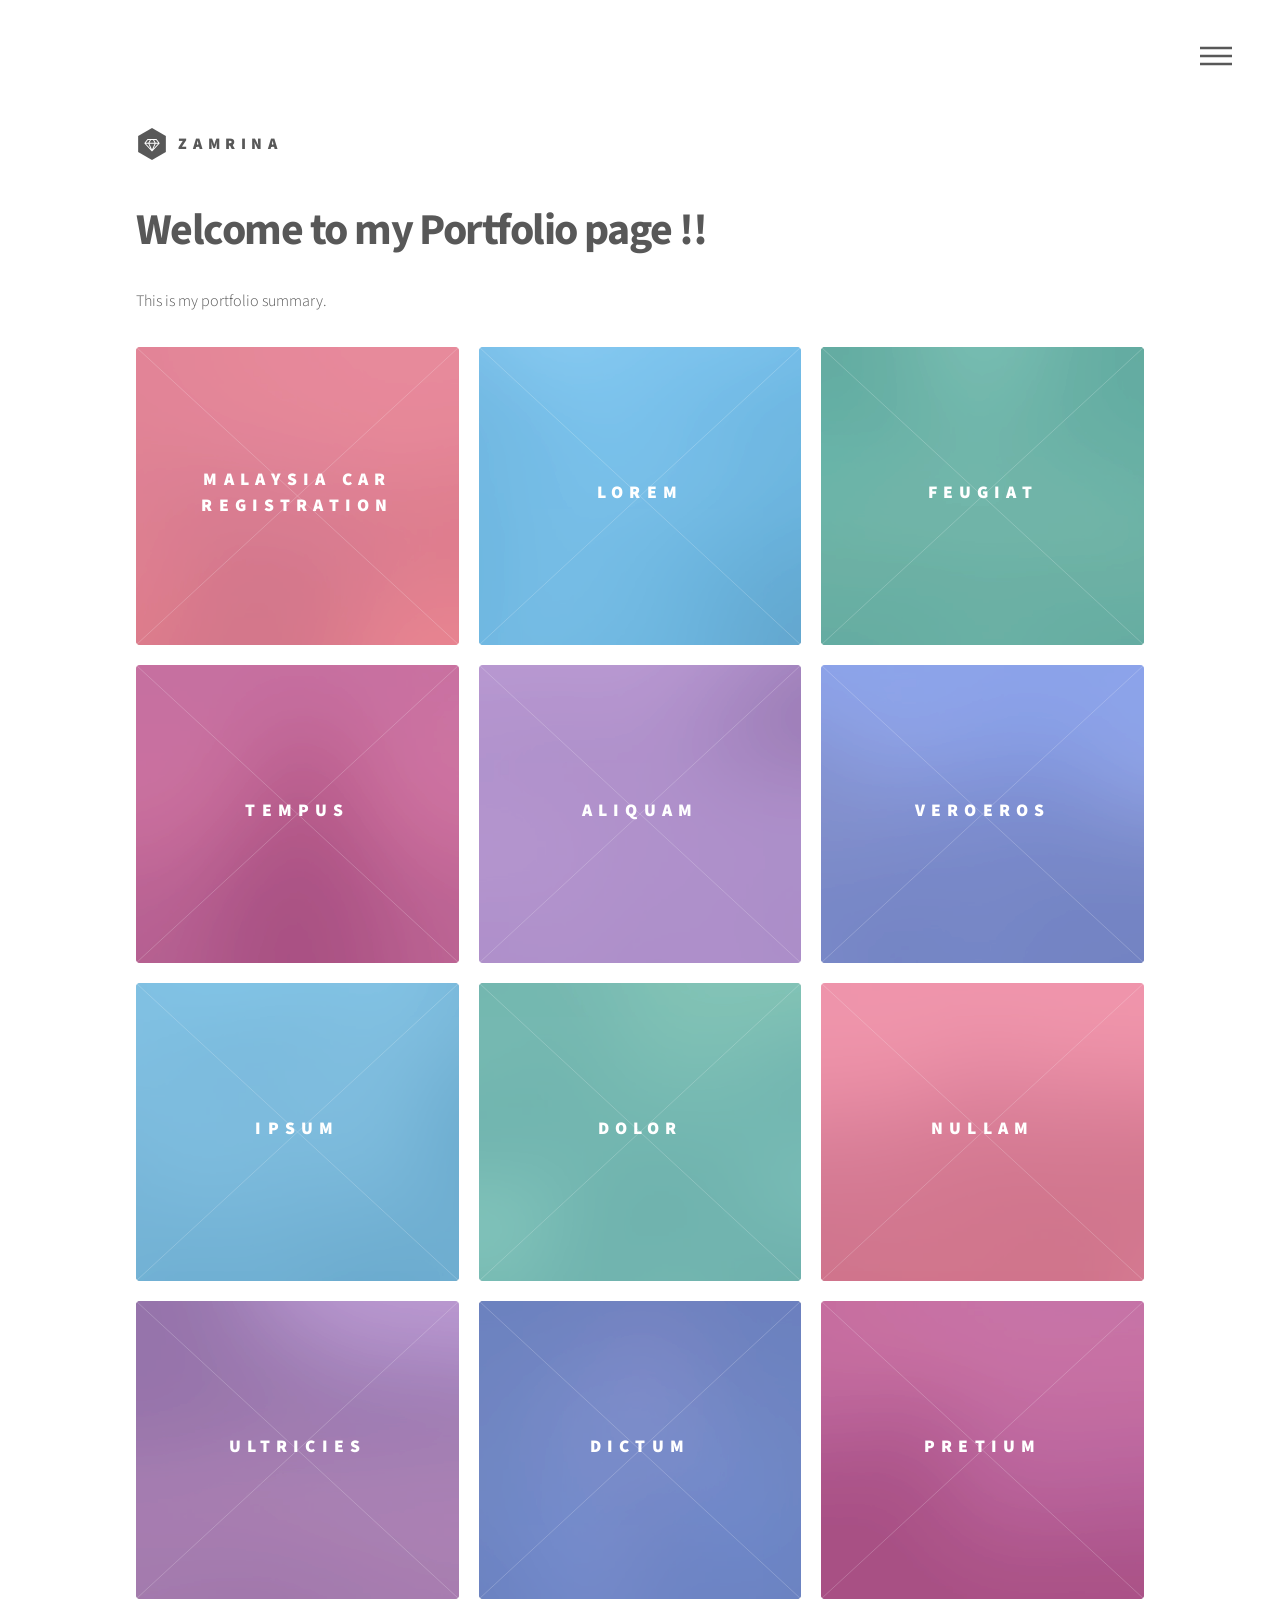
==== commit f4a56b0e: "update car dashboad" ====
--- a/index.html
+++ b/index.html
@@ -20,12 +20,10 @@
 					<header id="header">
 						<div class="inner">
 
-							<!-- Logo -->
-								<a href="index.html" class="logo">
-									<span class="symbol"><img src="images/logo.svg" alt="" /></span><span class="title">Phantom</span>
-								</a>
-
-							<!-- Nav -->
+					<!-- Logo -->
+						<a href="index.html" class="logo">
+							<span class="symbol"><img src="images/logo.svg" alt="" /></span><span class="title">Zamrina</span>
+						</a>							<!-- Nav -->
 								<nav>
 									<ul>
 										<li><a href="#menu">Menu</a></li>
@@ -40,10 +38,7 @@
 						<h2>Menu</h2>
 						<ul>
 							<li><a href="index.html">Home</a></li>
-							<li><a href="generic.html">Ipsum veroeros</a></li>
-							<li><a href="generic.html">Tempus etiam</a></li>
-							<li><a href="generic.html">Consequat dolor</a></li>
-							<li><a href="elements.html">Elements</a></li>
+							<li><a href="powerbi_car.html">Car Dashboard</a></li>
 						</ul>
 					</nav>
 
@@ -59,10 +54,10 @@
 									<span class="image">
 										<img src="images/pic01.jpg" alt="" />
 									</span>
-									<a href="generic.html">
-										<h2>Magna</h2>
+									<a href="powerbi_car.html">
+										<h2>Malaysia Car Registration</h2>
 										<div class="content">
-											<p>Sed nisl arcu euismod sit amet nisi lorem etiam dolor veroeros et feugiat.</p>
+											<p>Dashboard of car registration in Malaysia. </p>
 										</div>
 									</a>
 								</article>
@@ -191,47 +186,6 @@
 						</div>
 					</div>
 
-				<!-- Footer -->
-					<footer id="footer">
-						<div class="inner">
-							<section>
-								<h2>Get in touch</h2>
-								<form method="post" action="#">
-									<div class="fields">
-										<div class="field half">
-											<input type="text" name="name" id="name" placeholder="Name" />
-										</div>
-										<div class="field half">
-											<input type="email" name="email" id="email" placeholder="Email" />
-										</div>
-										<div class="field">
-											<textarea name="message" id="message" placeholder="Message"></textarea>
-										</div>
-									</div>
-									<ul class="actions">
-										<li><input type="submit" value="Send" class="primary" /></li>
-									</ul>
-								</form>
-							</section>
-							<section>
-								<h2>Follow</h2>
-								<ul class="icons">
-									<li><a href="#" class="icon brands style2 fa-twitter"><span class="label">Twitter</span></a></li>
-									<li><a href="#" class="icon brands style2 fa-facebook-f"><span class="label">Facebook</span></a></li>
-									<li><a href="#" class="icon brands style2 fa-instagram"><span class="label">Instagram</span></a></li>
-									<li><a href="#" class="icon brands style2 fa-dribbble"><span class="label">Dribbble</span></a></li>
-									<li><a href="#" class="icon brands style2 fa-github"><span class="label">GitHub</span></a></li>
-									<li><a href="#" class="icon brands style2 fa-500px"><span class="label">500px</span></a></li>
-									<li><a href="#" class="icon solid style2 fa-phone"><span class="label">Phone</span></a></li>
-									<li><a href="#" class="icon solid style2 fa-envelope"><span class="label">Email</span></a></li>
-								</ul>
-							</section>
-							<ul class="copyright">
-								<li>&copy; Untitled. All rights reserved</li><li>Design: <a href="http://html5up.net">HTML5 UP</a></li>
-							</ul>
-						</div>
-					</footer>
-
 			</div>
 
 		<!-- Scripts -->
